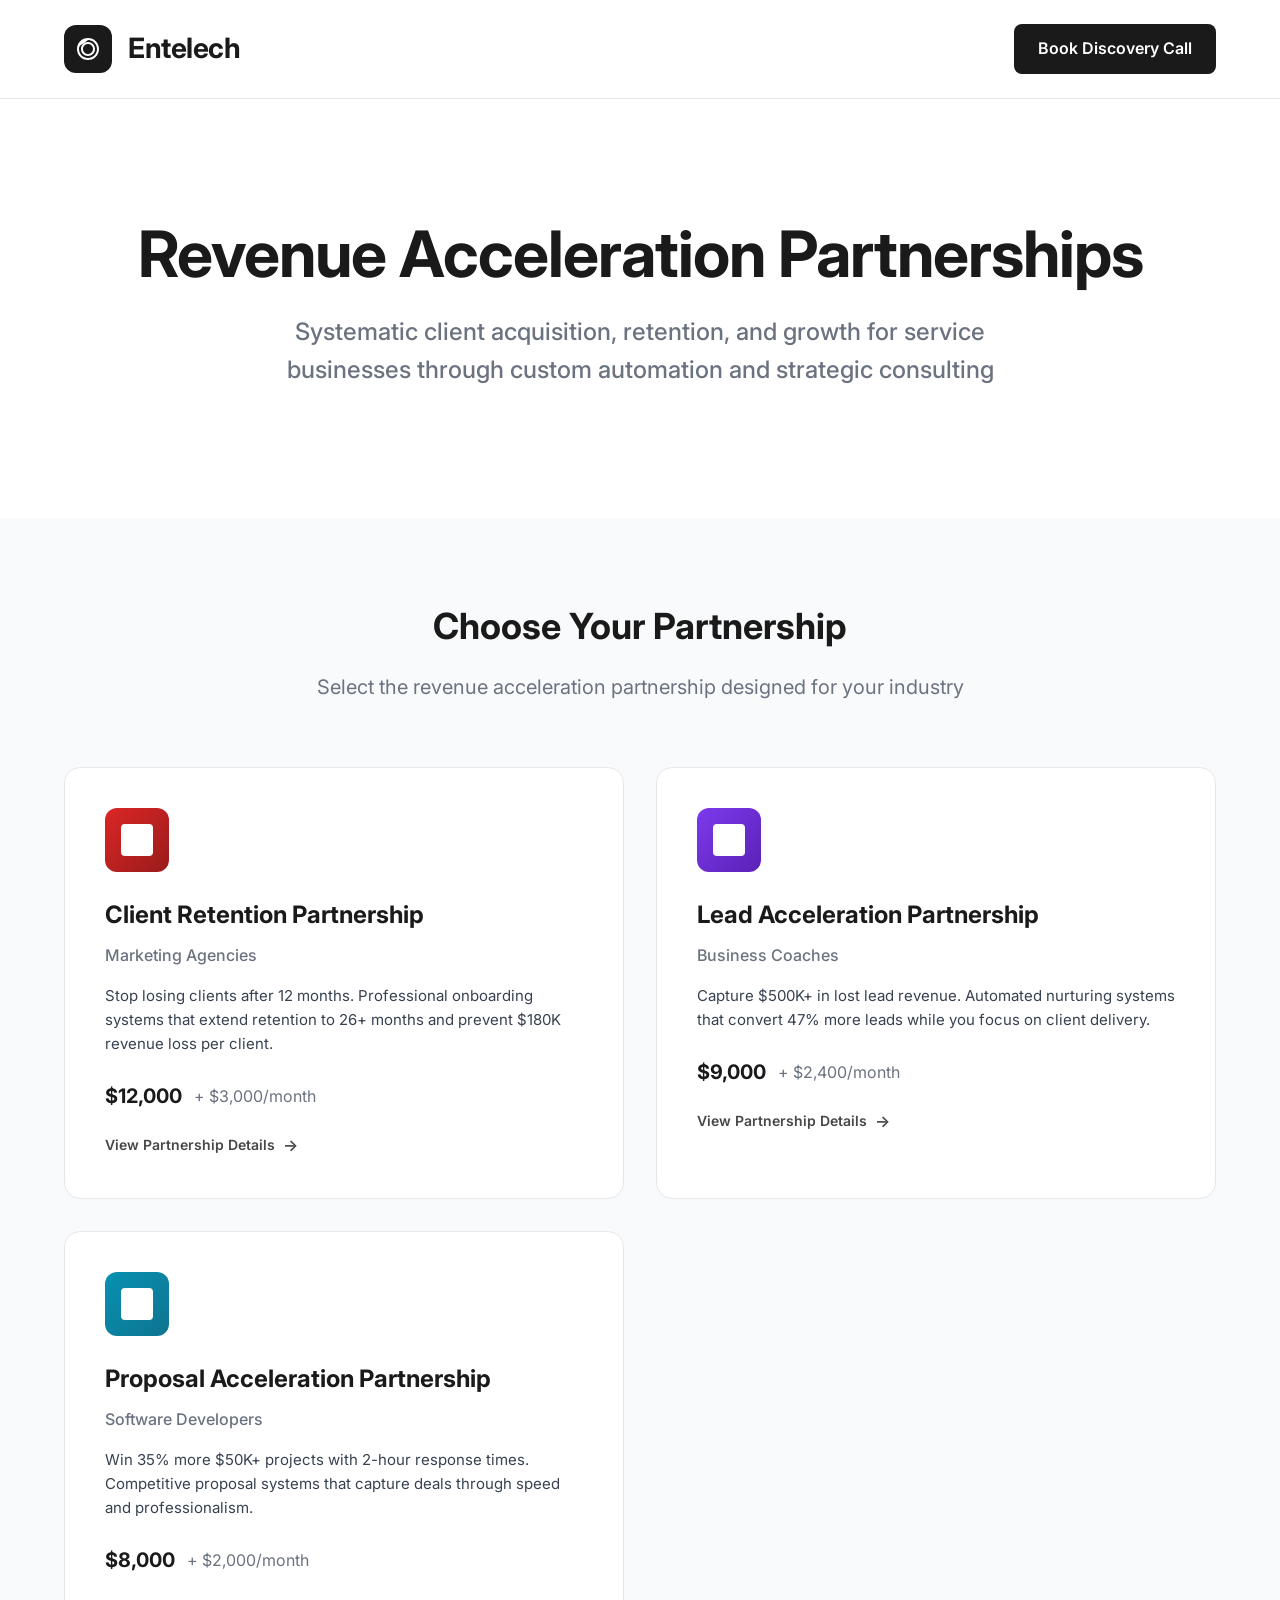
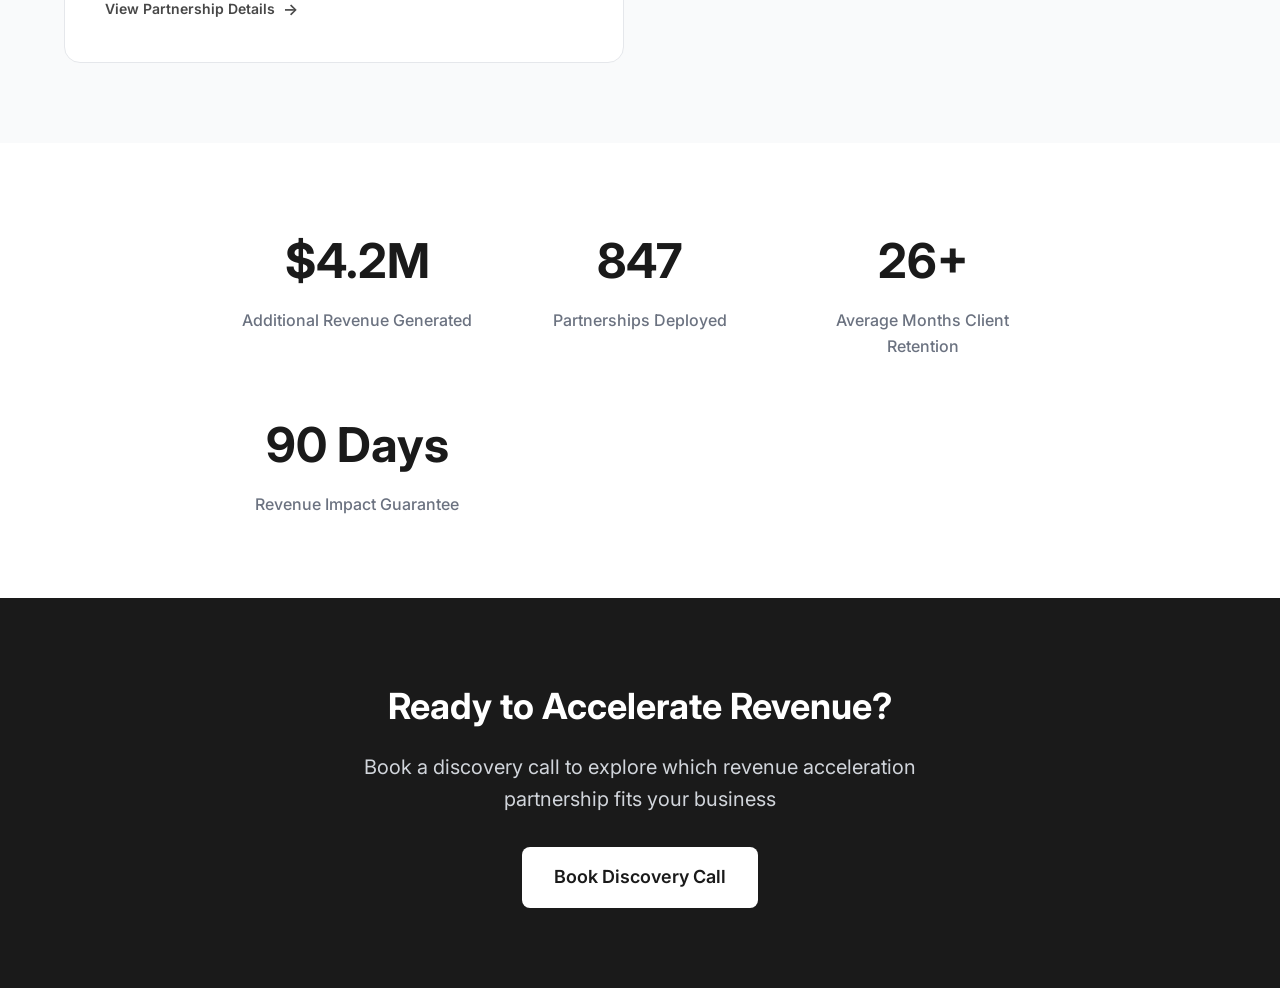
==== index.html @ 549052f5 "Premium main site: Revenue Acceleration Partnerships hub Replace amateur intro screen with executive" ====
<!DOCTYPE html>
<html lang="en">
<head>
  <meta charset="UTF-8" />
  <meta name="viewport" content="width=device-width, initial-scale=1.0" />
  <title>Entelech - Revenue Acceleration Partnerships</title>
  <meta name="description" content="Premium revenue acceleration partnerships for service businesses. Systematic client acquisition, retention, and growth through custom automation and strategic consulting." />
  <link rel="preconnect" href="https://fonts.googleapis.com">
  <link rel="preconnect" href="https://fonts.gstatic.com" crossorigin>
  <link href="https://fonts.googleapis.com/css2?family=Inter:wght@400;500;600;700&display=swap" rel="stylesheet">

  <style>
    * {
      margin: 0;
      padding: 0;
      box-sizing: border-box;
    }

    body {
      font-family: 'Inter', system-ui, -apple-system, sans-serif;
      background: #ffffff;
      color: #1a1a1a;
      line-height: 1.6;
      min-height: 100vh;
    }

    .container {
      max-width: 1200px;
      margin: 0 auto;
      padding: 0 24px;
    }

    /* Header */
    .header {
      background: #ffffff;
      border-bottom: 1px solid #e5e7eb;
      position: sticky;
      top: 0;
      z-index: 100;
    }

    .header-content {
      display: flex;
      justify-content: space-between;
      align-items: center;
      padding: 24px 0;
    }

    .logo {
      display: flex;
      align-items: center;
      gap: 16px;
      text-decoration: none;
      color: #1a1a1a;
    }

    .logo-icon {
      width: 48px;
      height: 48px;
      background: #1a1a1a;
      border-radius: 12px;
      display: flex;
      align-items: center;
      justify-content: center;
    }

    .logo-icon::after {
      content: '';
      width: 28px;
      height: 28px;
      background-image: url('[data-uri]');
      background-size: contain;
      background-repeat: no-repeat;
      background-position: center;
    }

    .logo-text {
      font-size: 28px;
      font-weight: 700;
      color: #1a1a1a;
      letter-spacing: -0.5px;
    }

    .nav-cta {
      background: #1a1a1a;
      color: #ffffff;
      padding: 12px 24px;
      border-radius: 8px;
      font-weight: 600;
      text-decoration: none;
      transition: all 0.2s ease;
    }

    .nav-cta:hover {
      background: #000000;
      transform: translateY(-1px);
    }

    /* Hero */
    .hero {
      padding: 120px 0 80px;
      text-align: center;
    }

    .hero-headline {
      font-size: 64px;
      font-weight: 700;
      line-height: 1.1;
      margin-bottom: 24px;
      color: #1a1a1a;
      letter-spacing: -1px;
    }

    .hero-subhead {
      font-size: 24px;
      color: #6b7280;
      margin-bottom: 48px;
      max-width: 800px;
      margin-left: auto;
      margin-right: auto;
      font-weight: 500;
    }

    /* Partnership Selection */
    .partnerships-section {
      padding: 80px 0;
      background: #f9fafb;
    }

    .section-title {
      font-size: 36px;
      font-weight: 700;
      color: #1a1a1a;
      margin-bottom: 16px;
      text-align: center;
    }

    .section-subtitle {
      font-size: 20px;
      color: #6b7280;
      margin-bottom: 64px;
      text-align: center;
      max-width: 700px;
      margin-left: auto;
      margin-right: auto;
    }

    .partnerships-grid {
      display: grid;
      grid-template-columns: repeat(auto-fit, minmax(380px, 1fr));
      gap: 32px;
      max-width: 1200px;
      margin: 0 auto;
    }

    .partnership-card {
      background: #ffffff;
      border: 1px solid #e5e7eb;
      border-radius: 16px;
      padding: 40px;
      text-decoration: none;
      color: inherit;
      transition: all 0.3s ease;
      position: relative;
      overflow: hidden;
    }

    .partnership-card::before {
      content: '';
      position: absolute;
      top: 0;
      left: -100%;
      width: 100%;
      height: 100%;
      background: linear-gradient(90deg, transparent, rgba(0, 0, 0, 0.05), transparent);
      transition: left 0.6s;
    }

    .partnership-card:hover::before {
      left: 100%;
    }

    .partnership-card:hover {
      transform: translateY(-4px);
      border-color: #d1d5db;
      box-shadow: 0 20px 40px rgba(0, 0, 0, 0.1);
    }

    .card-icon {
      width: 64px;
      height: 64px;
      background: #1a1a1a;
      border-radius: 12px;
      margin-bottom: 24px;
      display: flex;
      align-items: center;
      justify-content: center;
    }

    .agencies .card-icon {
      background: linear-gradient(135deg, #dc2626, #991b1b);
    }

    .coaches .card-icon {
      background: linear-gradient(135deg, #7c3aed, #5b21b6);
    }

    .developers .card-icon {
      background: linear-gradient(135deg, #0891b2, #0e7490);
    }

    .card-icon::after {
      content: '';
      width: 32px;
      height: 32px;
      background: #ffffff;
      border-radius: 4px;
    }

    .card-title {
      font-size: 24px;
      font-weight: 700;
      color: #1a1a1a;
      margin-bottom: 8px;
    }

    .card-subtitle {
      font-size: 16px;
      font-weight: 500;
      color: #6b7280;
      margin-bottom: 16px;
    }

    .card-description {
      font-size: 15px;
      color: #374151;
      line-height: 1.6;
      margin-bottom: 24px;
    }

    .card-pricing {
      display: flex;
      align-items: center;
      gap: 12px;
      margin-bottom: 20px;
    }

    .setup-price {
      font-size: 20px;
      font-weight: 700;
      color: #1a1a1a;
    }

    .monthly-price {
      font-size: 16px;
      color: #6b7280;
    }

    .card-cta {
      display: inline-flex;
      align-items: center;
      gap: 8px;
      font-size: 14px;
      font-weight: 600;
      color: #1a1a1a;
      opacity: 0.8;
      transition: all 0.3s ease;
    }

    .partnership-card:hover .card-cta {
      opacity: 1;
      transform: translateX(4px);
    }

    .card-cta::after {
      content: '→';
      font-size: 16px;
      transition: transform 0.3s ease;
    }

    .partnership-card:hover .card-cta::after {
      transform: translateX(4px);
    }

    /* Stats Section */
    .stats-section {
      padding: 80px 0;
      background: #ffffff;
    }

    .stats-grid {
      display: grid;
      grid-template-columns: repeat(auto-fit, minmax(200px, 1fr));
      gap: 48px;
      text-align: center;
      max-width: 800px;
      margin: 0 auto;
    }

    .stat-number {
      font-size: 48px;
      font-weight: 700;
      color: #1a1a1a;
      margin-bottom: 8px;
    }

    .stat-label {
      font-size: 16px;
      color: #6b7280;
      font-weight: 500;
    }

    /* CTA Section */
    .cta-section {
      padding: 80px 0;
      background: #1a1a1a;
      color: #ffffff;
      text-align: center;
    }

    .cta-section h2 {
      font-size: 36px;
      font-weight: 700;
      margin-bottom: 16px;
    }

    .cta-section p {
      font-size: 20px;
      color: #d1d5db;
      margin-bottom: 32px;
      max-width: 600px;
      margin-left: auto;
      margin-right: auto;
    }

    .cta-button {
      background: #ffffff;
      color: #1a1a1a;
      padding: 16px 32px;
      border-radius: 8px;
      font-size: 18px;
      font-weight: 600;
      text-decoration: none;
      display: inline-block;
      transition: all 0.2s ease;
    }

    .cta-button:hover {
      background: #f3f4f6;
      transform: translateY(-2px);
    }

    /* Responsive */
    @media (max-width: 768px) {
      .hero-headline {
        font-size: 48px;
      }

      .partnerships-grid {
        grid-template-columns: 1fr;
        gap: 24px;
      }

      .partnership-card {
        padding: 32px 24px;
      }

      .container {
        padding: 0 16px;
      }
    }
  </style>
</head>

<body>
  <header class="header">
    <div class="container">
      <div class="header-content">
        <a href="/" class="logo">
          <div class="logo-icon"></div>
          <span class="logo-text">Entelech</span>
        </a>
        <a href="https://calendly.com/joinentelech/discovery" class="nav-cta">
          Book Discovery Call
        </a>
      </div>
    </div>
  </header>

  <main>
    <!-- Hero -->
    <section class="hero">
      <div class="container">
        <h1 class="hero-headline">
          Revenue Acceleration Partnerships
        </h1>
        <p class="hero-subhead">
          Systematic client acquisition, retention, and growth for service businesses through custom automation and strategic consulting
        </p>
      </div>
    </section>

    <!-- Partnership Selection -->
    <section class="partnerships-section">
      <div class="container">
        <h2 class="section-title">Choose Your Partnership</h2>
        <p class="section-subtitle">
          Select the revenue acceleration partnership designed for your industry
        </p>

        <div class="partnerships-grid">
          <a href="https://agencies.entelech.net" class="partnership-card agencies">
            <div class="card-icon"></div>
            <div class="card-title">Client Retention Partnership</div>
            <div class="card-subtitle">Marketing Agencies</div>
            <div class="card-description">
              Stop losing clients after 12 months. Professional onboarding systems that extend retention to 26+ months and prevent $180K revenue loss per client.
            </div>
            <div class="card-pricing">
              <span class="setup-price">$12,000</span>
              <span class="monthly-price">+ $3,000/month</span>
            </div>
            <div class="card-cta">View Partnership Details</div>
          </a>

          <a href="https://coaches.entelech.net" class="partnership-card coaches">
            <div class="card-icon"></div>
            <div class="card-title">Lead Acceleration Partnership</div>
            <div class="card-subtitle">Business Coaches</div>
            <div class="card-description">
              Capture $500K+ in lost lead revenue. Automated nurturing systems that convert 47% more leads while you focus on client delivery.
            </div>
            <div class="card-pricing">
              <span class="setup-price">$9,000</span>
              <span class="monthly-price">+ $2,400/month</span>
            </div>
            <div class="card-cta">View Partnership Details</div>
          </a>

          <a href="https://developers.entelech.net" class="partnership-card developers">
            <div class="card-icon"></div>
            <div class="card-title">Proposal Acceleration Partnership</div>
            <div class="card-subtitle">Software Developers</div>
            <div class="card-description">
              Win 35% more $50K+ projects with 2-hour response times. Competitive proposal systems that capture deals through speed and professionalism.
            </div>
            <div class="card-pricing">
              <span class="setup-price">$8,000</span>
              <span class="monthly-price">+ $2,000/month</span>
            </div>
            <div class="card-cta">View Partnership Details</div>
          </a>
        </div>
      </div>
    </section>

    <!-- Stats -->
    <section class="stats-section">
      <div class="container">
        <div class="stats-grid">
          <div>
            <div class="stat-number">$4.2M</div>
            <div class="stat-label">Additional Revenue Generated</div>
          </div>
          <div>
            <div class="stat-number">847</div>
            <div class="stat-label">Partnerships Deployed</div>
          </div>
          <div>
            <div class="stat-number">26+</div>
            <div class="stat-label">Average Months Client Retention</div>
          </div>
          <div>
            <div class="stat-number">90 Days</div>
            <div class="stat-label">Revenue Impact Guarantee</div>
          </div>
        </div>
      </div>
    </section>

    <!-- CTA -->
    <section class="cta-section">
      <div class="container">
        <h2>Ready to Accelerate Revenue?</h2>
        <p>
          Book a discovery call to explore which revenue acceleration partnership fits your business
        </p>
        <a href="https://calendly.com/joinentelech/discovery" class="cta-button">
          Book Discovery Call
        </a>
      </div>
    </section>
  </main>
</body>
</html>
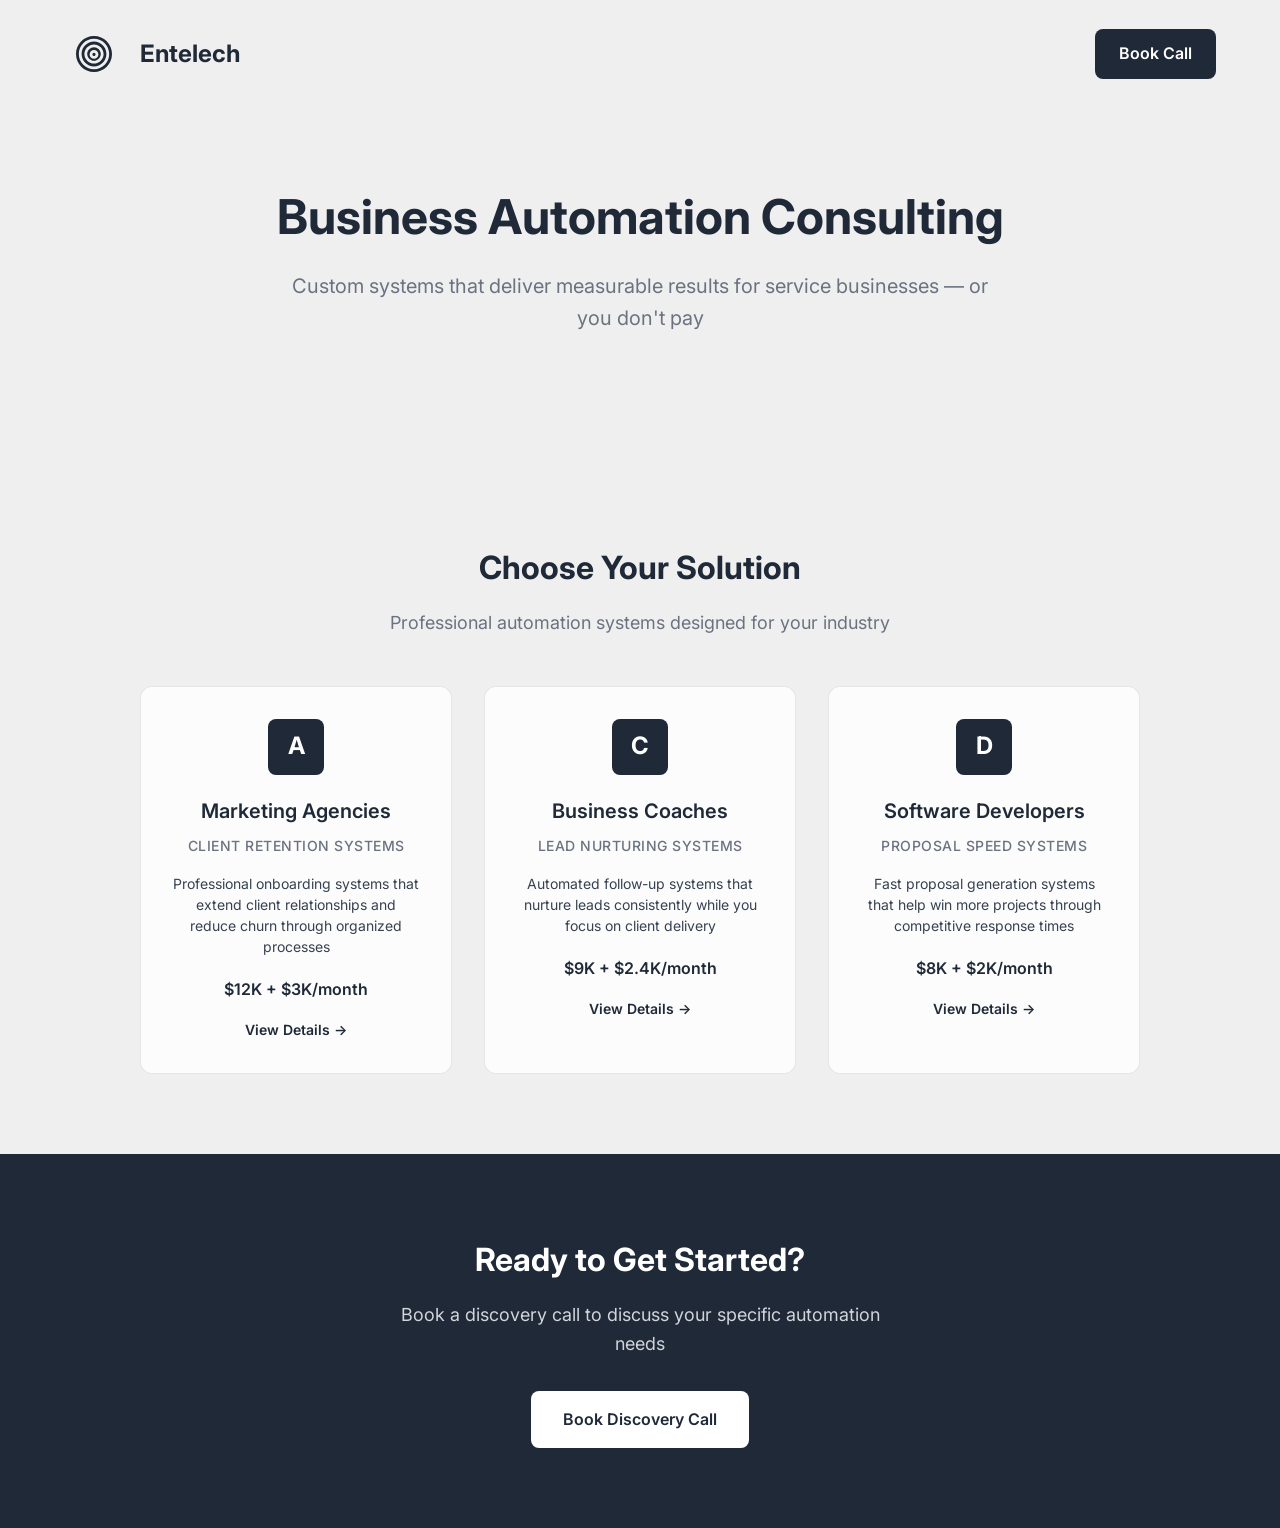
==== commit 64da7bd6: "Fix major issues with main site - Fixed logo: Proper spiral SVG implementation matching original des" ====
--- a/index.html
+++ b/index.html
@@ -3,8 +3,8 @@
 <head>
   <meta charset="UTF-8" />
   <meta name="viewport" content="width=device-width, initial-scale=1.0" />
-  <title>Entelech - Revenue Acceleration Partnerships</title>
-  <meta name="description" content="Premium revenue acceleration partnerships for service businesses. Systematic client acquisition, retention, and growth through custom automation and strategic consulting." />
+  <title>Entelech - Business Automation Consulting</title>
+  <meta name="description" content="Custom business automation systems for marketing agencies, business coaches, and software developers. Strategic consulting with measurable results." />
   <link rel="preconnect" href="https://fonts.googleapis.com">
   <link rel="preconnect" href="https://fonts.gstatic.com" crossorigin>
   <link href="https://fonts.googleapis.com/css2?family=Inter:wght@400;500;600;700&display=swap" rel="stylesheet">
@@ -18,8 +18,8 @@
 
     body {
       font-family: 'Inter', system-ui, -apple-system, sans-serif;
-      background: #ffffff;
-      color: #1a1a1a;
+      background: #efefef;
+      color: #1f2937;
       line-height: 1.6;
       min-height: 100vh;
     }
@@ -32,18 +32,14 @@
 
     /* Header */
     .header {
-      background: #ffffff;
-      border-bottom: 1px solid #e5e7eb;
-      position: sticky;
-      top: 0;
-      z-index: 100;
+      background: #efefef;
+      padding: 24px 0;
     }
 
     .header-content {
       display: flex;
       justify-content: space-between;
       align-items: center;
-      padding: 24px 0;
     }
 
     .logo {
@@ -51,38 +47,33 @@
       align-items: center;
       gap: 16px;
       text-decoration: none;
-      color: #1a1a1a;
+      color: #1f2937;
     }
 
     .logo-icon {
-      width: 48px;
-      height: 48px;
-      background: #1a1a1a;
+      width: 60px;
+      height: 60px;
+      background: #efefef;
       border-radius: 12px;
       display: flex;
       align-items: center;
       justify-content: center;
-    }
-
-    .logo-icon::after {
-      content: '';
-      width: 28px;
-      height: 28px;
-      background-image: url('[data-uri]');
-      background-size: contain;
-      background-repeat: no-repeat;
-      background-position: center;
+      position: relative;
+    }
+
+    .logo-icon svg {
+      width: 40px;
+      height: 40px;
     }
 
     .logo-text {
-      font-size: 28px;
-      font-weight: 700;
-      color: #1a1a1a;
-      letter-spacing: -0.5px;
+      font-size: 24px;
+      font-weight: 700;
+      color: #1f2937;
     }
 
     .nav-cta {
-      background: #1a1a1a;
+      background: #1f2937;
       color: #ffffff;
       padding: 12px 24px;
       border-radius: 8px;
@@ -92,253 +83,185 @@
     }
 
     .nav-cta:hover {
-      background: #000000;
+      background: #111827;
       transform: translateY(-1px);
     }
 
     /* Hero */
     .hero {
-      padding: 120px 0 80px;
+      padding: 80px 0;
       text-align: center;
     }
 
     .hero-headline {
-      font-size: 64px;
-      font-weight: 700;
-      line-height: 1.1;
+      font-size: 48px;
+      font-weight: 700;
+      line-height: 1.2;
       margin-bottom: 24px;
-      color: #1a1a1a;
-      letter-spacing: -1px;
+      color: #1f2937;
     }
 
     .hero-subhead {
-      font-size: 24px;
+      font-size: 20px;
       color: #6b7280;
       margin-bottom: 48px;
-      max-width: 800px;
-      margin-left: auto;
-      margin-right: auto;
-      font-weight: 500;
-    }
-
-    /* Partnership Selection */
-    .partnerships-section {
-      padding: 80px 0;
-      background: #f9fafb;
-    }
-
-    .section-title {
-      font-size: 36px;
-      font-weight: 700;
-      color: #1a1a1a;
-      margin-bottom: 16px;
-      text-align: center;
-    }
-
-    .section-subtitle {
-      font-size: 20px;
-      color: #6b7280;
-      margin-bottom: 64px;
-      text-align: center;
       max-width: 700px;
       margin-left: auto;
       margin-right: auto;
     }
 
-    .partnerships-grid {
+    /* Services */
+    .services-section {
+      padding: 80px 0;
+    }
+
+    .section-title {
+      font-size: 32px;
+      font-weight: 700;
+      color: #1f2937;
+      margin-bottom: 16px;
+      text-align: center;
+    }
+
+    .section-subtitle {
+      font-size: 18px;
+      color: #6b7280;
+      margin-bottom: 48px;
+      text-align: center;
+      max-width: 600px;
+      margin-left: auto;
+      margin-right: auto;
+    }
+
+    .services-grid {
       display: grid;
-      grid-template-columns: repeat(auto-fit, minmax(380px, 1fr));
+      grid-template-columns: repeat(3, 1fr);
       gap: 32px;
-      max-width: 1200px;
+      max-width: 1000px;
       margin: 0 auto;
     }
 
-    .partnership-card {
-      background: #ffffff;
-      border: 1px solid #e5e7eb;
-      border-radius: 16px;
-      padding: 40px;
+    .service-card {
+      background: rgba(255, 255, 255, 0.8);
+      border: 1px solid rgba(31, 41, 55, 0.1);
+      border-radius: 12px;
+      padding: 32px;
       text-decoration: none;
       color: inherit;
       transition: all 0.3s ease;
-      position: relative;
-      overflow: hidden;
-    }
-
-    .partnership-card::before {
-      content: '';
-      position: absolute;
-      top: 0;
-      left: -100%;
-      width: 100%;
-      height: 100%;
-      background: linear-gradient(90deg, transparent, rgba(0, 0, 0, 0.05), transparent);
-      transition: left 0.6s;
-    }
-
-    .partnership-card:hover::before {
-      left: 100%;
-    }
-
-    .partnership-card:hover {
+      text-align: center;
+    }
+
+    .service-card:hover {
       transform: translateY(-4px);
-      border-color: #d1d5db;
-      box-shadow: 0 20px 40px rgba(0, 0, 0, 0.1);
+      border-color: rgba(31, 41, 55, 0.2);
+      background: rgba(255, 255, 255, 0.95);
+      box-shadow: 0 12px 32px rgba(31, 41, 55, 0.1);
     }
 
     .card-icon {
-      width: 64px;
-      height: 64px;
-      background: #1a1a1a;
-      border-radius: 12px;
-      margin-bottom: 24px;
+      width: 56px;
+      height: 56px;
+      margin: 0 auto 20px;
+      border-radius: 8px;
       display: flex;
       align-items: center;
       justify-content: center;
+      font-size: 24px;
+      font-weight: 700;
+      color: #ffffff;
     }
 
     .agencies .card-icon {
-      background: linear-gradient(135deg, #dc2626, #991b1b);
+      background: #1f2937;
     }
 
     .coaches .card-icon {
-      background: linear-gradient(135deg, #7c3aed, #5b21b6);
+      background: #1f2937;
     }
 
     .developers .card-icon {
-      background: linear-gradient(135deg, #0891b2, #0e7490);
-    }
-
-    .card-icon::after {
-      content: '';
-      width: 32px;
-      height: 32px;
-      background: #ffffff;
-      border-radius: 4px;
+      background: #1f2937;
     }
 
     .card-title {
-      font-size: 24px;
-      font-weight: 700;
-      color: #1a1a1a;
+      font-size: 20px;
+      font-weight: 600;
       margin-bottom: 8px;
+      color: #1f2937;
     }
 
     .card-subtitle {
-      font-size: 16px;
+      font-size: 14px;
       font-weight: 500;
       color: #6b7280;
       margin-bottom: 16px;
+      text-transform: uppercase;
+      letter-spacing: 0.5px;
     }
 
     .card-description {
-      font-size: 15px;
+      font-size: 14px;
       color: #374151;
-      line-height: 1.6;
-      margin-bottom: 24px;
+      line-height: 1.5;
+      margin-bottom: 20px;
     }
 
     .card-pricing {
-      display: flex;
-      align-items: center;
-      gap: 12px;
-      margin-bottom: 20px;
-    }
-
-    .setup-price {
-      font-size: 20px;
-      font-weight: 700;
-      color: #1a1a1a;
-    }
-
-    .monthly-price {
       font-size: 16px;
-      color: #6b7280;
+      font-weight: 600;
+      color: #1f2937;
+      margin-bottom: 16px;
     }
 
     .card-cta {
-      display: inline-flex;
-      align-items: center;
-      gap: 8px;
       font-size: 14px;
       font-weight: 600;
-      color: #1a1a1a;
-      opacity: 0.8;
-      transition: all 0.3s ease;
-    }
-
-    .partnership-card:hover .card-cta {
-      opacity: 1;
-      transform: translateX(4px);
+      color: #1f2937;
+      display: flex;
+      align-items: center;
+      justify-content: center;
+      gap: 4px;
     }
 
     .card-cta::after {
       content: '→';
-      font-size: 16px;
       transition: transform 0.3s ease;
     }
 
-    .partnership-card:hover .card-cta::after {
+    .service-card:hover .card-cta::after {
       transform: translateX(4px);
     }
 
-    /* Stats Section */
-    .stats-section {
-      padding: 80px 0;
-      background: #ffffff;
-    }
-
-    .stats-grid {
-      display: grid;
-      grid-template-columns: repeat(auto-fit, minmax(200px, 1fr));
-      gap: 48px;
-      text-align: center;
-      max-width: 800px;
-      margin: 0 auto;
-    }
-
-    .stat-number {
-      font-size: 48px;
-      font-weight: 700;
-      color: #1a1a1a;
-      margin-bottom: 8px;
-    }
-
-    .stat-label {
-      font-size: 16px;
-      color: #6b7280;
-      font-weight: 500;
-    }
-
-    /* CTA Section */
+    /* CTA */
     .cta-section {
       padding: 80px 0;
-      background: #1a1a1a;
+      background: #1f2937;
       color: #ffffff;
       text-align: center;
     }
 
     .cta-section h2 {
-      font-size: 36px;
+      font-size: 32px;
       font-weight: 700;
       margin-bottom: 16px;
     }
 
     .cta-section p {
-      font-size: 20px;
+      font-size: 18px;
       color: #d1d5db;
       margin-bottom: 32px;
-      max-width: 600px;
+      max-width: 500px;
       margin-left: auto;
       margin-right: auto;
     }
 
     .cta-button {
       background: #ffffff;
-      color: #1a1a1a;
+      color: #1f2937;
       padding: 16px 32px;
       border-radius: 8px;
-      font-size: 18px;
+      font-size: 16px;
       font-weight: 600;
       text-decoration: none;
       display: inline-block;
@@ -353,16 +276,12 @@
     /* Responsive */
     @media (max-width: 768px) {
       .hero-headline {
-        font-size: 48px;
+        font-size: 36px;
       }
 
-      .partnerships-grid {
+      .services-grid {
         grid-template-columns: 1fr;
         gap: 24px;
-      }
-
-      .partnership-card {
-        padding: 32px 24px;
       }
 
       .container {
@@ -377,11 +296,15 @@
     <div class="container">
       <div class="header-content">
         <a href="/" class="logo">
-          <div class="logo-icon"></div>
+          <div class="logo-icon">
+            <svg viewBox="0 0 100 100" fill="none" xmlns="http://www.w3.org/2000/svg">
+              <path d="M50 5c-25 0-45 20-45 45s20 45 45 45 45-20 45-45S75 5 50 5zm0 7c21 0 38 17 38 38s-17 38-38 38-38-17-38-38S29 12 50 12zm0 7c-17 0-31 14-31 31s14 31 31 31 31-14 31-31S67 19 50 19zm0 7c13 0 24 11 24 24s-11 24-24 24-24-11-24-24S37 26 50 26zm0 7c-9 0-17 8-17 17s8 17 17 17 17-8 17-17S59 33 50 33zm0 7c6 0 11 5 11 11s-5 11-11 11-11-5-11-11S44 40 50 40zm0 7c-2 0-4 2-4 4s2 4 4 4 4-2 4-4S52 47 50 47z" fill="#1f2937"/>
+            </svg>
+          </div>
           <span class="logo-text">Entelech</span>
         </a>
         <a href="https://calendly.com/joinentelech/discovery" class="nav-cta">
-          Book Discovery Call
+          Book Call
         </a>
       </div>
     </div>
@@ -392,98 +315,65 @@
     <section class="hero">
       <div class="container">
         <h1 class="hero-headline">
-          Revenue Acceleration Partnerships
+          Business Automation Consulting
         </h1>
         <p class="hero-subhead">
-          Systematic client acquisition, retention, and growth for service businesses through custom automation and strategic consulting
+          Custom systems that deliver measurable results for service businesses — or you don't pay
         </p>
       </div>
     </section>
 
-    <!-- Partnership Selection -->
-    <section class="partnerships-section">
+    <!-- Services -->
+    <section class="services-section">
       <div class="container">
-        <h2 class="section-title">Choose Your Partnership</h2>
+        <h2 class="section-title">Choose Your Solution</h2>
         <p class="section-subtitle">
-          Select the revenue acceleration partnership designed for your industry
+          Professional automation systems designed for your industry
         </p>
 
-        <div class="partnerships-grid">
-          <a href="https://agencies.entelech.net" class="partnership-card agencies">
-            <div class="card-icon"></div>
-            <div class="card-title">Client Retention Partnership</div>
-            <div class="card-subtitle">Marketing Agencies</div>
+        <div class="services-grid">
+          <a href="https://sperry-entelech.github.io/entelech-agencies/" class="service-card agencies">
+            <div class="card-icon">A</div>
+            <div class="card-title">Marketing Agencies</div>
+            <div class="card-subtitle">Client Retention Systems</div>
             <div class="card-description">
-              Stop losing clients after 12 months. Professional onboarding systems that extend retention to 26+ months and prevent $180K revenue loss per client.
+              Professional onboarding systems that extend client relationships and reduce churn through organized processes
             </div>
-            <div class="card-pricing">
-              <span class="setup-price">$12,000</span>
-              <span class="monthly-price">+ $3,000/month</span>
+            <div class="card-pricing">$12K + $3K/month</div>
+            <div class="card-cta">View Details</div>
+          </a>
+
+          <a href="https://sperry-entelech.github.io/entelech-coaches/" class="service-card coaches">
+            <div class="card-icon">C</div>
+            <div class="card-title">Business Coaches</div>
+            <div class="card-subtitle">Lead Nurturing Systems</div>
+            <div class="card-description">
+              Automated follow-up systems that nurture leads consistently while you focus on client delivery
             </div>
-            <div class="card-cta">View Partnership Details</div>
+            <div class="card-pricing">$9K + $2.4K/month</div>
+            <div class="card-cta">View Details</div>
           </a>
 
-          <a href="https://coaches.entelech.net" class="partnership-card coaches">
-            <div class="card-icon"></div>
-            <div class="card-title">Lead Acceleration Partnership</div>
-            <div class="card-subtitle">Business Coaches</div>
+          <a href="https://sperry-entelech.github.io/entelech-developers/" class="service-card developers">
+            <div class="card-icon">D</div>
+            <div class="card-title">Software Developers</div>
+            <div class="card-subtitle">Proposal Speed Systems</div>
             <div class="card-description">
-              Capture $500K+ in lost lead revenue. Automated nurturing systems that convert 47% more leads while you focus on client delivery.
+              Fast proposal generation systems that help win more projects through competitive response times
             </div>
-            <div class="card-pricing">
-              <span class="setup-price">$9,000</span>
-              <span class="monthly-price">+ $2,400/month</span>
-            </div>
-            <div class="card-cta">View Partnership Details</div>
-          </a>
-
-          <a href="https://developers.entelech.net" class="partnership-card developers">
-            <div class="card-icon"></div>
-            <div class="card-title">Proposal Acceleration Partnership</div>
-            <div class="card-subtitle">Software Developers</div>
-            <div class="card-description">
-              Win 35% more $50K+ projects with 2-hour response times. Competitive proposal systems that capture deals through speed and professionalism.
-            </div>
-            <div class="card-pricing">
-              <span class="setup-price">$8,000</span>
-              <span class="monthly-price">+ $2,000/month</span>
-            </div>
-            <div class="card-cta">View Partnership Details</div>
+            <div class="card-pricing">$8K + $2K/month</div>
+            <div class="card-cta">View Details</div>
           </a>
         </div>
       </div>
     </section>
 
-    <!-- Stats -->
-    <section class="stats-section">
-      <div class="container">
-        <div class="stats-grid">
-          <div>
-            <div class="stat-number">$4.2M</div>
-            <div class="stat-label">Additional Revenue Generated</div>
-          </div>
-          <div>
-            <div class="stat-number">847</div>
-            <div class="stat-label">Partnerships Deployed</div>
-          </div>
-          <div>
-            <div class="stat-number">26+</div>
-            <div class="stat-label">Average Months Client Retention</div>
-          </div>
-          <div>
-            <div class="stat-number">90 Days</div>
-            <div class="stat-label">Revenue Impact Guarantee</div>
-          </div>
-        </div>
-      </div>
-    </section>
-
     <!-- CTA -->
     <section class="cta-section">
       <div class="container">
-        <h2>Ready to Accelerate Revenue?</h2>
+        <h2>Ready to Get Started?</h2>
         <p>
-          Book a discovery call to explore which revenue acceleration partnership fits your business
+          Book a discovery call to discuss your specific automation needs
         </p>
         <a href="https://calendly.com/joinentelech/discovery" class="cta-button">
           Book Discovery Call
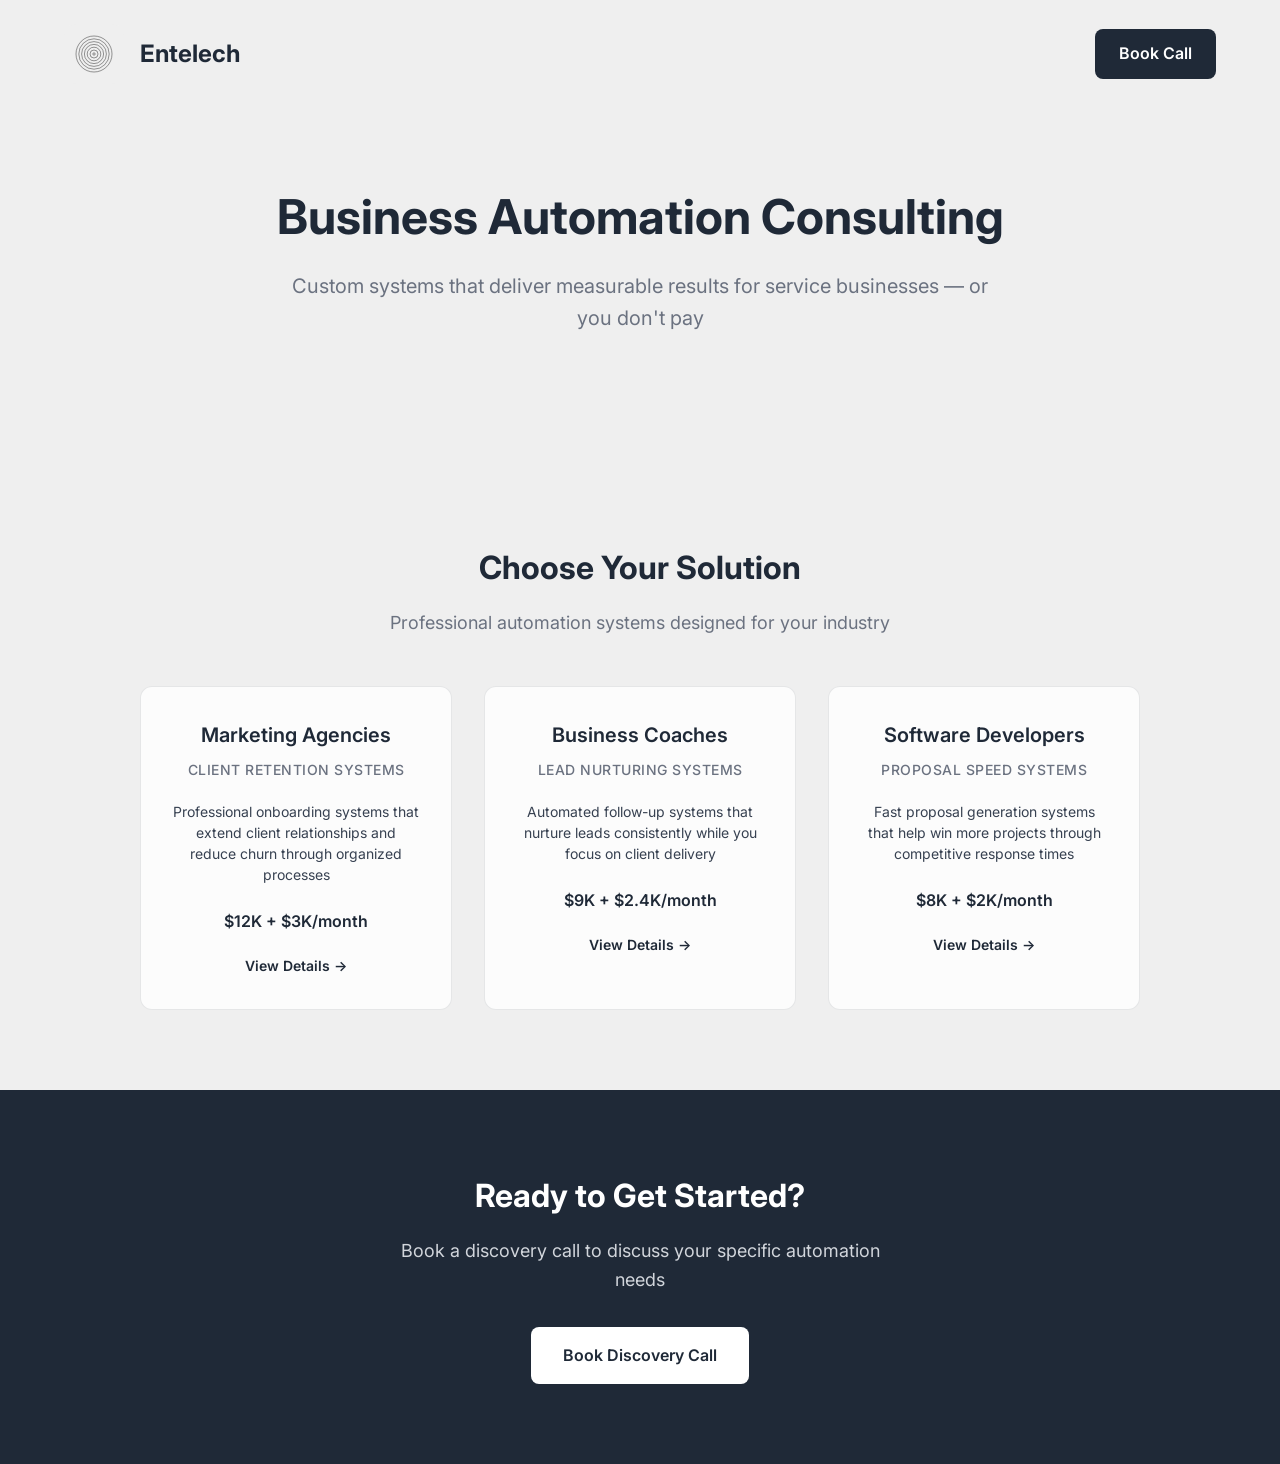
==== commit b1064127: "Remove amateur A/C/D letters and fix logo - Removed stupid A/C/D letter icons from service cards - F" ====
--- a/index.html
+++ b/index.html
@@ -61,9 +61,14 @@
       position: relative;
     }
 
-    .logo-icon svg {
+    .logo-icon::after {
+      content: '';
       width: 40px;
       height: 40px;
+      background-image: url('data:image/svg+xml;charset=utf-8,<svg xmlns="http://www.w3.org/2000/svg" viewBox="0 0 100 100"><g stroke="%23000" stroke-width="1" fill="none"><ellipse cx="50" cy="50" rx="45" ry="45"/><ellipse cx="50" cy="50" rx="38" ry="38"/><ellipse cx="50" cy="50" rx="31" ry="31"/><ellipse cx="50" cy="50" rx="24" ry="24"/><ellipse cx="50" cy="50" rx="17" ry="17"/><ellipse cx="50" cy="50" rx="10" ry="10"/><ellipse cx="50" cy="50" rx="3" ry="3"/></g></svg>');
+      background-size: contain;
+      background-repeat: no-repeat;
+      background-position: center;
     }
 
     .logo-text {
@@ -159,31 +164,6 @@
       box-shadow: 0 12px 32px rgba(31, 41, 55, 0.1);
     }
 
-    .card-icon {
-      width: 56px;
-      height: 56px;
-      margin: 0 auto 20px;
-      border-radius: 8px;
-      display: flex;
-      align-items: center;
-      justify-content: center;
-      font-size: 24px;
-      font-weight: 700;
-      color: #ffffff;
-    }
-
-    .agencies .card-icon {
-      background: #1f2937;
-    }
-
-    .coaches .card-icon {
-      background: #1f2937;
-    }
-
-    .developers .card-icon {
-      background: #1f2937;
-    }
-
     .card-title {
       font-size: 20px;
       font-weight: 600;
@@ -195,7 +175,7 @@
       font-size: 14px;
       font-weight: 500;
       color: #6b7280;
-      margin-bottom: 16px;
+      margin-bottom: 20px;
       text-transform: uppercase;
       letter-spacing: 0.5px;
     }
@@ -204,14 +184,14 @@
       font-size: 14px;
       color: #374151;
       line-height: 1.5;
-      margin-bottom: 20px;
+      margin-bottom: 24px;
     }
 
     .card-pricing {
       font-size: 16px;
       font-weight: 600;
       color: #1f2937;
-      margin-bottom: 16px;
+      margin-bottom: 20px;
     }
 
     .card-cta {
@@ -296,11 +276,7 @@
     <div class="container">
       <div class="header-content">
         <a href="/" class="logo">
-          <div class="logo-icon">
-            <svg viewBox="0 0 100 100" fill="none" xmlns="http://www.w3.org/2000/svg">
-              <path d="M50 5c-25 0-45 20-45 45s20 45 45 45 45-20 45-45S75 5 50 5zm0 7c21 0 38 17 38 38s-17 38-38 38-38-17-38-38S29 12 50 12zm0 7c-17 0-31 14-31 31s14 31 31 31 31-14 31-31S67 19 50 19zm0 7c13 0 24 11 24 24s-11 24-24 24-24-11-24-24S37 26 50 26zm0 7c-9 0-17 8-17 17s8 17 17 17 17-8 17-17S59 33 50 33zm0 7c6 0 11 5 11 11s-5 11-11 11-11-5-11-11S44 40 50 40zm0 7c-2 0-4 2-4 4s2 4 4 4 4-2 4-4S52 47 50 47z" fill="#1f2937"/>
-            </svg>
-          </div>
+          <div class="logo-icon"></div>
           <span class="logo-text">Entelech</span>
         </a>
         <a href="https://calendly.com/joinentelech/discovery" class="nav-cta">
@@ -333,7 +309,6 @@
 
         <div class="services-grid">
           <a href="https://sperry-entelech.github.io/entelech-agencies/" class="service-card agencies">
-            <div class="card-icon">A</div>
             <div class="card-title">Marketing Agencies</div>
             <div class="card-subtitle">Client Retention Systems</div>
             <div class="card-description">
@@ -344,7 +319,6 @@
           </a>
 
           <a href="https://sperry-entelech.github.io/entelech-coaches/" class="service-card coaches">
-            <div class="card-icon">C</div>
             <div class="card-title">Business Coaches</div>
             <div class="card-subtitle">Lead Nurturing Systems</div>
             <div class="card-description">
@@ -355,7 +329,6 @@
           </a>
 
           <a href="https://sperry-entelech.github.io/entelech-developers/" class="service-card developers">
-            <div class="card-icon">D</div>
             <div class="card-title">Software Developers</div>
             <div class="card-subtitle">Proposal Speed Systems</div>
             <div class="card-description">
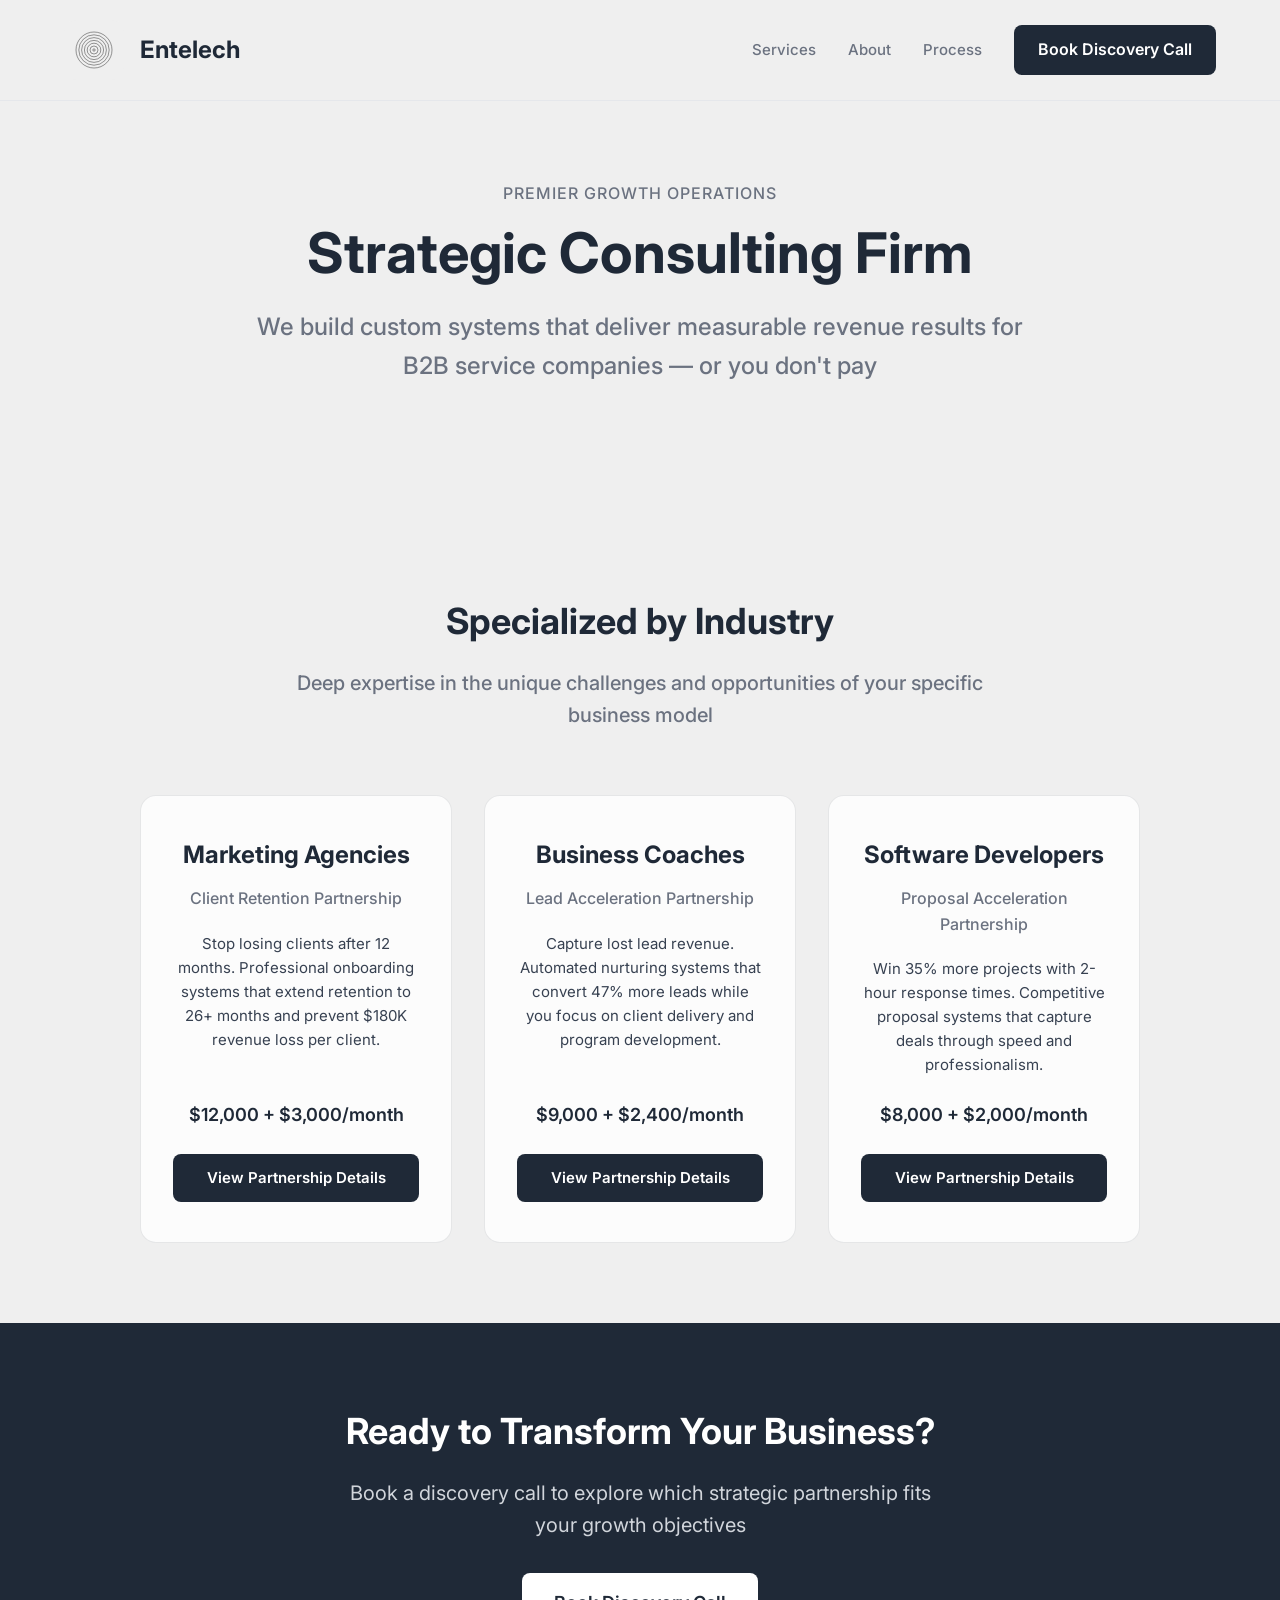
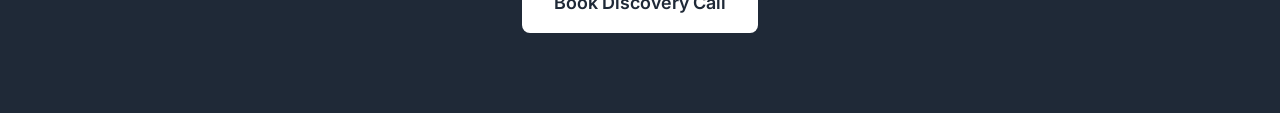
==== commit d3ea5f0b: "Restore professional executive-grade site structure - Fixed misaligned View Details buttons with fle" ====
--- a/index.html
+++ b/index.html
@@ -3,8 +3,8 @@
 <head>
   <meta charset="UTF-8" />
   <meta name="viewport" content="width=device-width, initial-scale=1.0" />
-  <title>Entelech - Business Automation Consulting</title>
-  <meta name="description" content="Custom business automation systems for marketing agencies, business coaches, and software developers. Strategic consulting with measurable results." />
+  <title>Entelech - Growth Operations Consulting for B2B Organizations</title>
+  <meta name="description" content="Strategic growth operations consulting that delivers measurable revenue results for B2B service companies. Custom automation systems for agencies, coaches, and developers." />
   <link rel="preconnect" href="https://fonts.googleapis.com">
   <link rel="preconnect" href="https://fonts.gstatic.com" crossorigin>
   <link href="https://fonts.googleapis.com/css2?family=Inter:wght@400;500;600;700&display=swap" rel="stylesheet">
@@ -33,13 +33,17 @@
     /* Header */
     .header {
       background: #efefef;
-      padding: 24px 0;
+      border-bottom: 1px solid #e5e7eb;
+      position: sticky;
+      top: 0;
+      z-index: 100;
     }
 
     .header-content {
       display: flex;
       justify-content: space-between;
       align-items: center;
+      padding: 20px 0;
     }
 
     .logo {
@@ -77,6 +81,26 @@
       color: #1f2937;
     }
 
+    .nav-menu {
+      display: flex;
+      align-items: center;
+      gap: 32px;
+    }
+
+    .nav-link {
+      color: #6b7280;
+      text-decoration: none;
+      font-weight: 500;
+      font-size: 15px;
+      transition: all 0.3s ease;
+      padding: 8px 0;
+      position: relative;
+    }
+
+    .nav-link:hover {
+      color: #1f2937;
+    }
+
     .nav-cta {
       background: #1f2937;
       color: #ffffff;
@@ -98,44 +122,55 @@
       text-align: center;
     }
 
+    .premier-text {
+      font-size: 16px;
+      font-weight: 500;
+      color: #6b7280;
+      margin-bottom: 16px;
+      letter-spacing: 1px;
+      text-transform: uppercase;
+    }
+
     .hero-headline {
-      font-size: 48px;
+      font-size: 56px;
       font-weight: 700;
-      line-height: 1.2;
+      line-height: 1.1;
       margin-bottom: 24px;
       color: #1f2937;
     }
 
     .hero-subhead {
+      font-size: 24px;
+      color: #6b7280;
+      margin-bottom: 48px;
+      max-width: 800px;
+      margin-left: auto;
+      margin-right: auto;
+      font-weight: 500;
+    }
+
+    /* Services */
+    .services-section {
+      padding: 80px 0;
+    }
+
+    .section-title {
+      font-size: 36px;
+      font-weight: 700;
+      color: #1f2937;
+      margin-bottom: 16px;
+      text-align: center;
+    }
+
+    .section-subtitle {
       font-size: 20px;
       color: #6b7280;
-      margin-bottom: 48px;
+      margin-bottom: 64px;
+      text-align: center;
       max-width: 700px;
       margin-left: auto;
       margin-right: auto;
-    }
-
-    /* Services */
-    .services-section {
-      padding: 80px 0;
-    }
-
-    .section-title {
-      font-size: 32px;
-      font-weight: 700;
-      color: #1f2937;
-      margin-bottom: 16px;
-      text-align: center;
-    }
-
-    .section-subtitle {
-      font-size: 18px;
-      color: #6b7280;
-      margin-bottom: 48px;
-      text-align: center;
-      max-width: 600px;
-      margin-left: auto;
-      margin-right: auto;
+      font-weight: 500;
     }
 
     .services-grid {
@@ -149,68 +184,75 @@
     .service-card {
       background: rgba(255, 255, 255, 0.8);
       border: 1px solid rgba(31, 41, 55, 0.1);
-      border-radius: 12px;
-      padding: 32px;
+      border-radius: 16px;
+      padding: 40px 32px;
       text-decoration: none;
       color: inherit;
       transition: all 0.3s ease;
       text-align: center;
+      display: flex;
+      flex-direction: column;
+      height: 100%;
     }
 
     .service-card:hover {
       transform: translateY(-4px);
       border-color: rgba(31, 41, 55, 0.2);
       background: rgba(255, 255, 255, 0.95);
-      box-shadow: 0 12px 32px rgba(31, 41, 55, 0.1);
+      box-shadow: 0 16px 40px rgba(31, 41, 55, 0.1);
+    }
+
+    .card-content {
+      flex: 1;
+      display: flex;
+      flex-direction: column;
     }
 
     .card-title {
-      font-size: 20px;
-      font-weight: 600;
-      margin-bottom: 8px;
+      font-size: 24px;
+      font-weight: 700;
+      margin-bottom: 12px;
       color: #1f2937;
     }
 
     .card-subtitle {
-      font-size: 14px;
+      font-size: 16px;
       font-weight: 500;
       color: #6b7280;
       margin-bottom: 20px;
-      text-transform: uppercase;
-      letter-spacing: 0.5px;
     }
 
     .card-description {
-      font-size: 14px;
+      font-size: 15px;
       color: #374151;
-      line-height: 1.5;
+      line-height: 1.6;
       margin-bottom: 24px;
+      flex: 1;
     }
 
     .card-pricing {
-      font-size: 16px;
+      font-size: 18px;
       font-weight: 600;
       color: #1f2937;
-      margin-bottom: 20px;
+      margin-bottom: 24px;
     }
 
     .card-cta {
-      font-size: 14px;
+      background: #1f2937;
+      color: #ffffff;
+      padding: 12px 24px;
+      border-radius: 8px;
+      font-size: 15px;
       font-weight: 600;
-      color: #1f2937;
-      display: flex;
-      align-items: center;
-      justify-content: center;
-      gap: 4px;
-    }
-
-    .card-cta::after {
-      content: '→';
-      transition: transform 0.3s ease;
-    }
-
-    .service-card:hover .card-cta::after {
-      transform: translateX(4px);
+      text-decoration: none;
+      display: inline-block;
+      transition: all 0.2s ease;
+      margin-top: auto;
+    }
+
+    .card-cta:hover {
+      background: #111827;
+      transform: translateY(-1px);
     }
 
     /* CTA */
@@ -222,16 +264,16 @@
     }
 
     .cta-section h2 {
-      font-size: 32px;
+      font-size: 36px;
       font-weight: 700;
       margin-bottom: 16px;
     }
 
     .cta-section p {
-      font-size: 18px;
+      font-size: 20px;
       color: #d1d5db;
       margin-bottom: 32px;
-      max-width: 500px;
+      max-width: 600px;
       margin-left: auto;
       margin-right: auto;
     }
@@ -241,7 +283,7 @@
       color: #1f2937;
       padding: 16px 32px;
       border-radius: 8px;
-      font-size: 16px;
+      font-size: 18px;
       font-weight: 600;
       text-decoration: none;
       display: inline-block;
@@ -256,7 +298,11 @@
     /* Responsive */
     @media (max-width: 768px) {
       .hero-headline {
-        font-size: 36px;
+        font-size: 42px;
+      }
+
+      .nav-menu {
+        display: none;
       }
 
       .services-grid {
@@ -279,9 +325,13 @@
           <div class="logo-icon"></div>
           <span class="logo-text">Entelech</span>
         </a>
-        <a href="https://calendly.com/joinentelech/discovery" class="nav-cta">
-          Book Call
-        </a>
+
+        <nav class="nav-menu">
+          <a href="#services" class="nav-link">Services</a>
+          <a href="#about" class="nav-link">About</a>
+          <a href="#process" class="nav-link">Process</a>
+          <a href="https://calendly.com/joinentelech/discovery" class="nav-cta">Book Discovery Call</a>
+        </nav>
       </div>
     </div>
   </header>
@@ -290,52 +340,59 @@
     <!-- Hero -->
     <section class="hero">
       <div class="container">
+        <div class="premier-text">Premier Growth Operations</div>
         <h1 class="hero-headline">
-          Business Automation Consulting
+          Strategic Consulting Firm
         </h1>
         <p class="hero-subhead">
-          Custom systems that deliver measurable results for service businesses — or you don't pay
+          We build custom systems that deliver measurable revenue results for B2B service companies — or you don't pay
         </p>
       </div>
     </section>
 
     <!-- Services -->
-    <section class="services-section">
+    <section class="services-section" id="services">
       <div class="container">
-        <h2 class="section-title">Choose Your Solution</h2>
+        <h2 class="section-title">Specialized by Industry</h2>
         <p class="section-subtitle">
-          Professional automation systems designed for your industry
+          Deep expertise in the unique challenges and opportunities of your specific business model
         </p>
 
         <div class="services-grid">
           <a href="https://sperry-entelech.github.io/entelech-agencies/" class="service-card agencies">
-            <div class="card-title">Marketing Agencies</div>
-            <div class="card-subtitle">Client Retention Systems</div>
-            <div class="card-description">
-              Professional onboarding systems that extend client relationships and reduce churn through organized processes
+            <div class="card-content">
+              <div class="card-title">Marketing Agencies</div>
+              <div class="card-subtitle">Client Retention Partnership</div>
+              <div class="card-description">
+                Stop losing clients after 12 months. Professional onboarding systems that extend retention to 26+ months and prevent $180K revenue loss per client.
+              </div>
+              <div class="card-pricing">$12,000 + $3,000/month</div>
             </div>
-            <div class="card-pricing">$12K + $3K/month</div>
-            <div class="card-cta">View Details</div>
+            <div class="card-cta">View Partnership Details</div>
           </a>
 
           <a href="https://sperry-entelech.github.io/entelech-coaches/" class="service-card coaches">
-            <div class="card-title">Business Coaches</div>
-            <div class="card-subtitle">Lead Nurturing Systems</div>
-            <div class="card-description">
-              Automated follow-up systems that nurture leads consistently while you focus on client delivery
+            <div class="card-content">
+              <div class="card-title">Business Coaches</div>
+              <div class="card-subtitle">Lead Acceleration Partnership</div>
+              <div class="card-description">
+                Capture lost lead revenue. Automated nurturing systems that convert 47% more leads while you focus on client delivery and program development.
+              </div>
+              <div class="card-pricing">$9,000 + $2,400/month</div>
             </div>
-            <div class="card-pricing">$9K + $2.4K/month</div>
-            <div class="card-cta">View Details</div>
+            <div class="card-cta">View Partnership Details</div>
           </a>
 
           <a href="https://sperry-entelech.github.io/entelech-developers/" class="service-card developers">
-            <div class="card-title">Software Developers</div>
-            <div class="card-subtitle">Proposal Speed Systems</div>
-            <div class="card-description">
-              Fast proposal generation systems that help win more projects through competitive response times
+            <div class="card-content">
+              <div class="card-title">Software Developers</div>
+              <div class="card-subtitle">Proposal Acceleration Partnership</div>
+              <div class="card-description">
+                Win 35% more projects with 2-hour response times. Competitive proposal systems that capture deals through speed and professionalism.
+              </div>
+              <div class="card-pricing">$8,000 + $2,000/month</div>
             </div>
-            <div class="card-pricing">$8K + $2K/month</div>
-            <div class="card-cta">View Details</div>
+            <div class="card-cta">View Partnership Details</div>
           </a>
         </div>
       </div>
@@ -344,9 +401,9 @@
     <!-- CTA -->
     <section class="cta-section">
       <div class="container">
-        <h2>Ready to Get Started?</h2>
+        <h2>Ready to Transform Your Business?</h2>
         <p>
-          Book a discovery call to discuss your specific automation needs
+          Book a discovery call to explore which strategic partnership fits your growth objectives
         </p>
         <a href="https://calendly.com/joinentelech/discovery" class="cta-button">
           Book Discovery Call
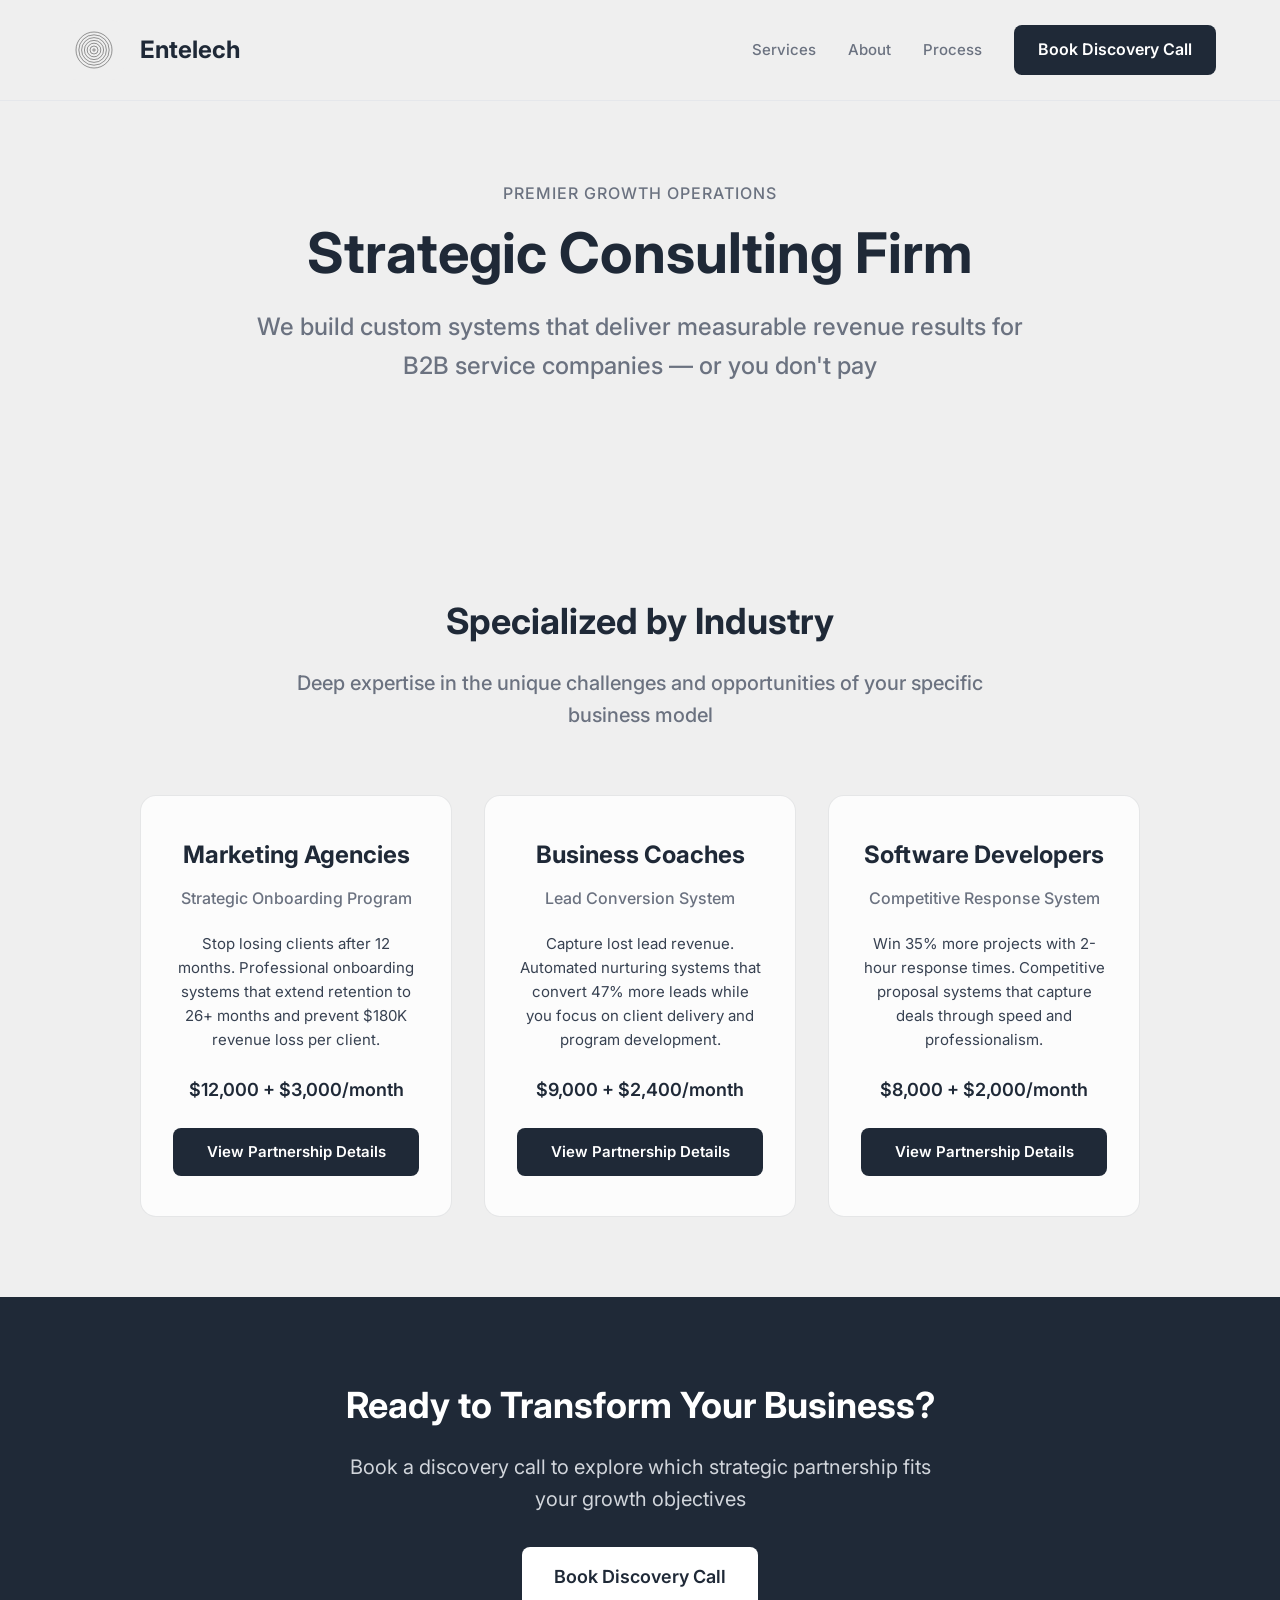
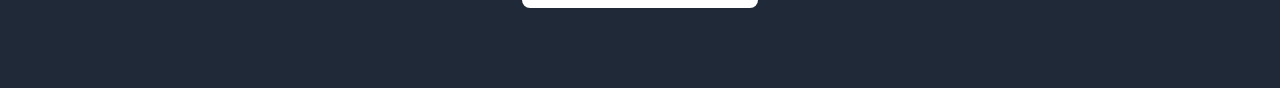
==== commit c7f74461: "Update partnership names to professional terminology - Strategic Onboarding Program (Marketing Agenc" ====
--- a/index.html
+++ b/index.html
@@ -362,7 +362,7 @@
           <a href="https://sperry-entelech.github.io/entelech-agencies/" class="service-card agencies">
             <div class="card-content">
               <div class="card-title">Marketing Agencies</div>
-              <div class="card-subtitle">Client Retention Partnership</div>
+              <div class="card-subtitle">Strategic Onboarding Program</div>
               <div class="card-description">
                 Stop losing clients after 12 months. Professional onboarding systems that extend retention to 26+ months and prevent $180K revenue loss per client.
               </div>
@@ -374,7 +374,7 @@
           <a href="https://sperry-entelech.github.io/entelech-coaches/" class="service-card coaches">
             <div class="card-content">
               <div class="card-title">Business Coaches</div>
-              <div class="card-subtitle">Lead Acceleration Partnership</div>
+              <div class="card-subtitle">Lead Conversion System</div>
               <div class="card-description">
                 Capture lost lead revenue. Automated nurturing systems that convert 47% more leads while you focus on client delivery and program development.
               </div>
@@ -386,7 +386,7 @@
           <a href="https://sperry-entelech.github.io/entelech-developers/" class="service-card developers">
             <div class="card-content">
               <div class="card-title">Software Developers</div>
-              <div class="card-subtitle">Proposal Acceleration Partnership</div>
+              <div class="card-subtitle">Competitive Response System</div>
               <div class="card-description">
                 Win 35% more projects with 2-hour response times. Competitive proposal systems that capture deals through speed and professionalism.
               </div>
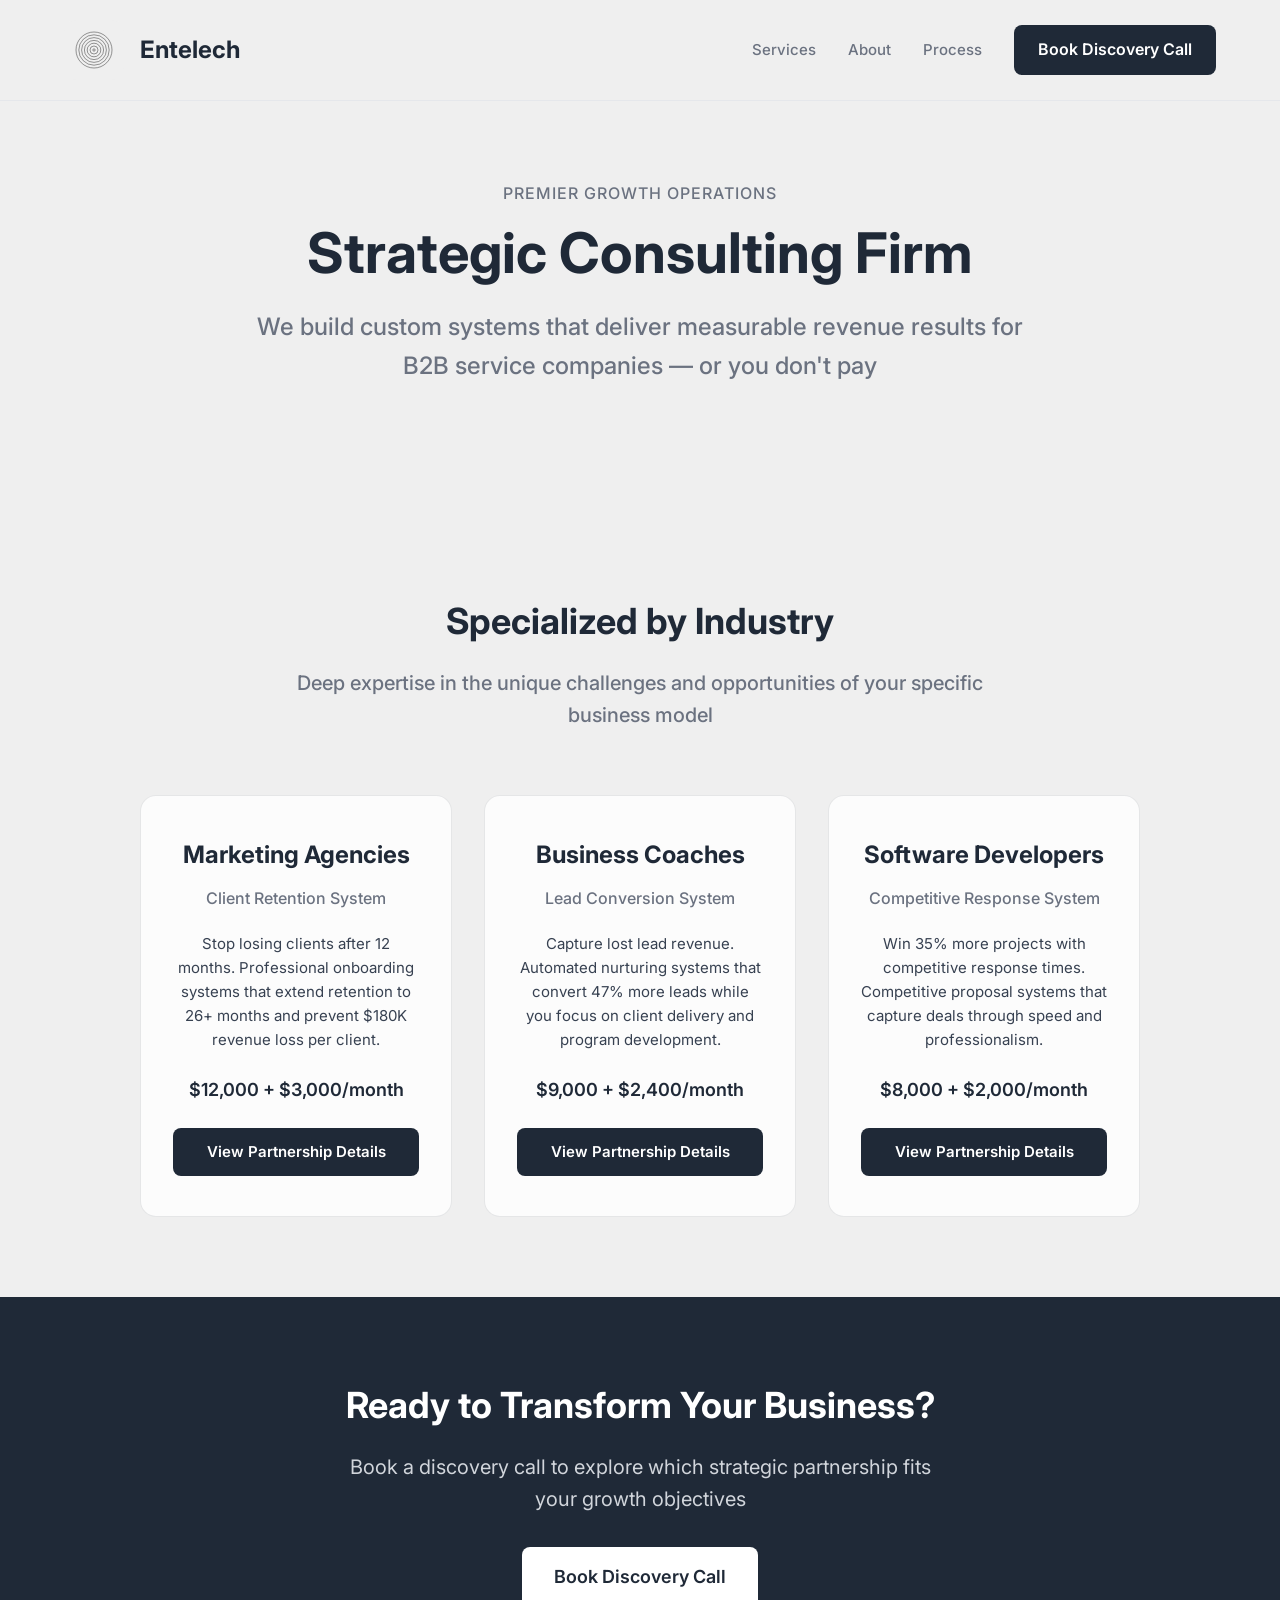
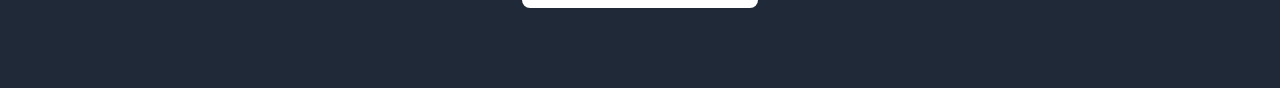
==== commit ad2d1ec2: "Update to consistent 'System' terminology and remove specific timing - Client Retention System (Mark" ====
--- a/index.html
+++ b/index.html
@@ -362,7 +362,7 @@
           <a href="https://sperry-entelech.github.io/entelech-agencies/" class="service-card agencies">
             <div class="card-content">
               <div class="card-title">Marketing Agencies</div>
-              <div class="card-subtitle">Strategic Onboarding Program</div>
+              <div class="card-subtitle">Client Retention System</div>
               <div class="card-description">
                 Stop losing clients after 12 months. Professional onboarding systems that extend retention to 26+ months and prevent $180K revenue loss per client.
               </div>
@@ -388,7 +388,7 @@
               <div class="card-title">Software Developers</div>
               <div class="card-subtitle">Competitive Response System</div>
               <div class="card-description">
-                Win 35% more projects with 2-hour response times. Competitive proposal systems that capture deals through speed and professionalism.
+                Win 35% more projects with competitive response times. Competitive proposal systems that capture deals through speed and professionalism.
               </div>
               <div class="card-pricing">$8,000 + $2,000/month</div>
             </div>
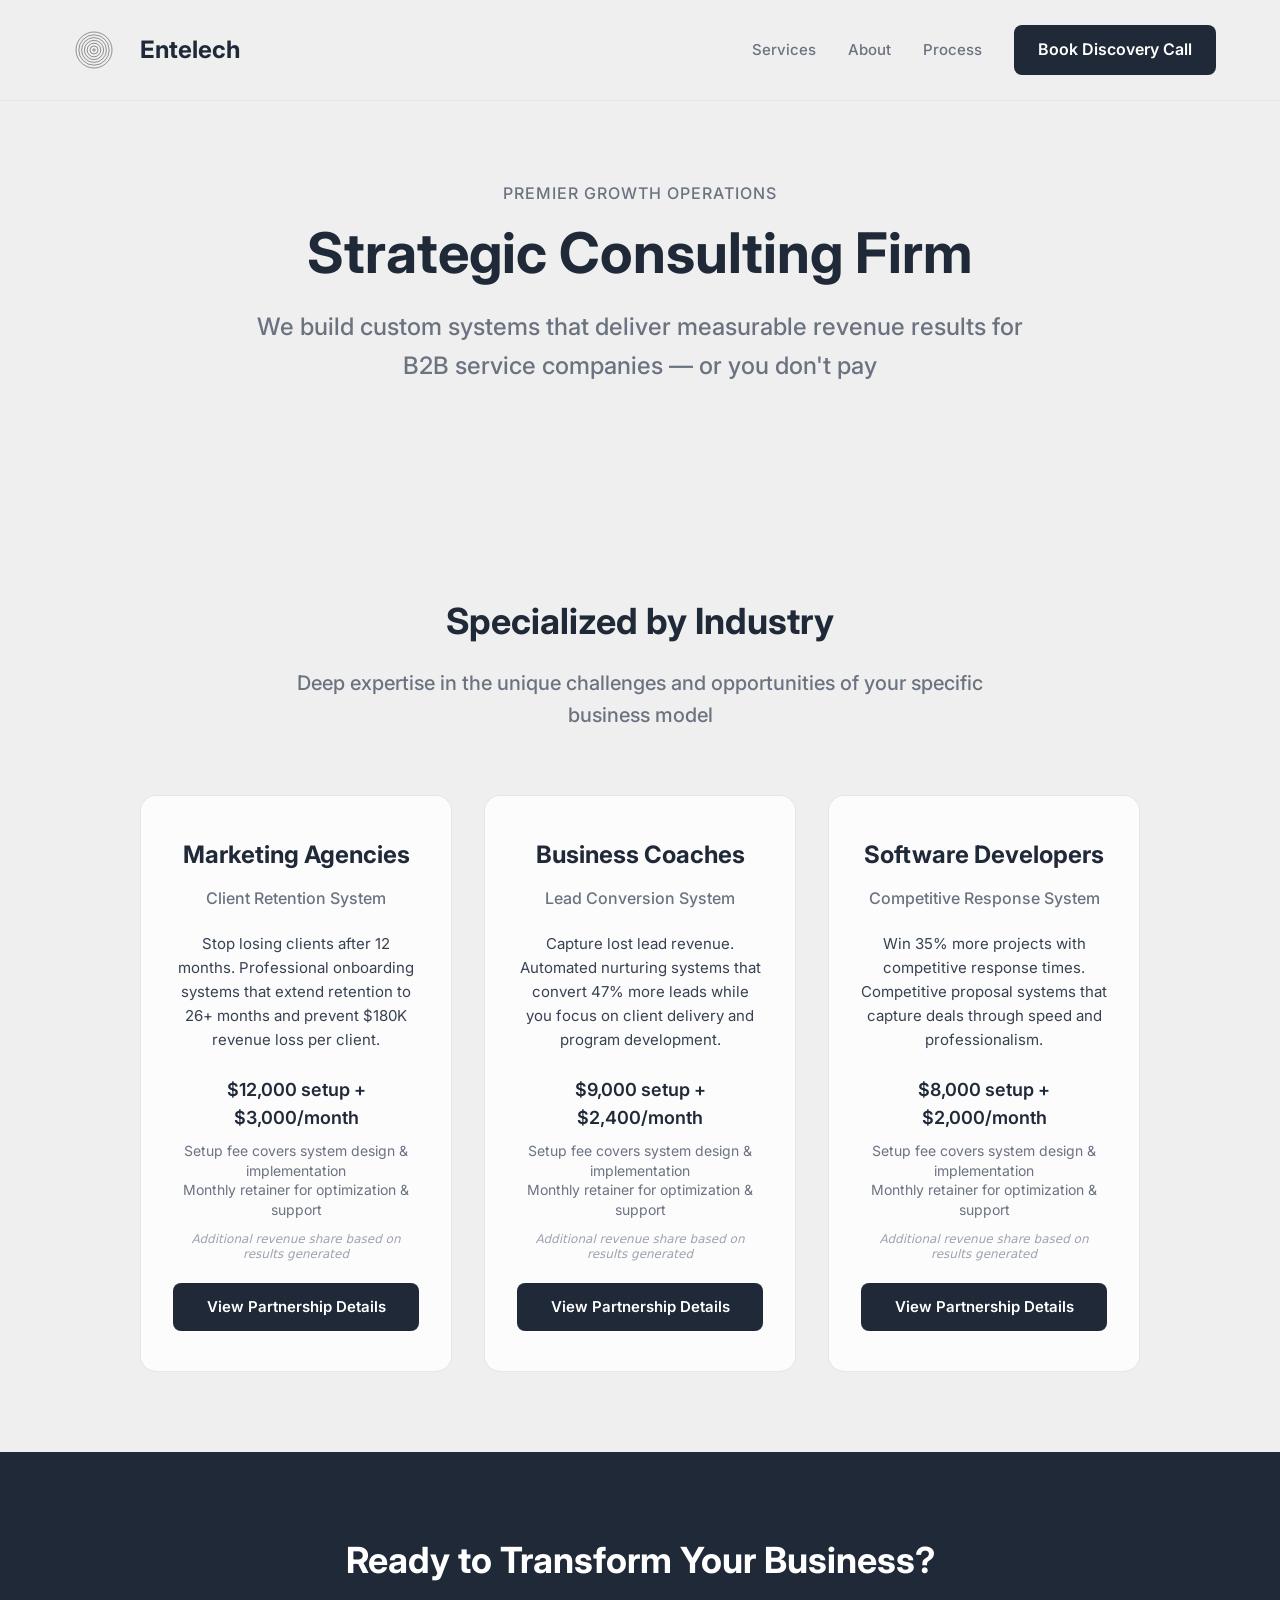
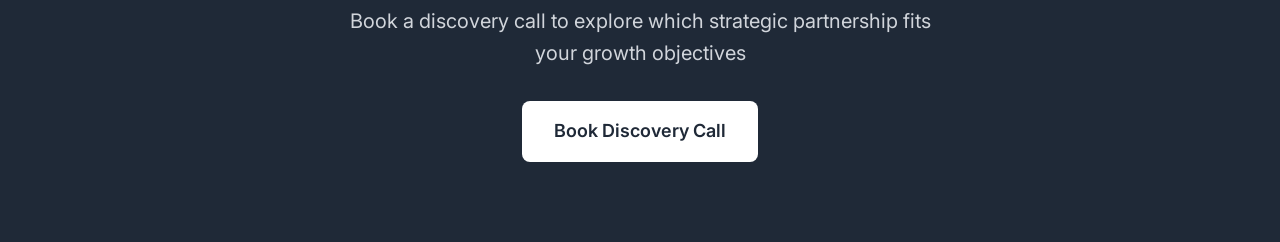
==== commit bccf6600: "Add comprehensive pricing structure with setup fees and revenue share - Clear setup fee + monthly re" ====
--- a/index.html
+++ b/index.html
@@ -231,10 +231,28 @@
     }
 
     .card-pricing {
+      margin-bottom: 20px;
+    }
+
+    .pricing-main {
       font-size: 18px;
       font-weight: 600;
       color: #1f2937;
-      margin-bottom: 24px;
+      margin-bottom: 8px;
+    }
+
+    .pricing-breakdown {
+      font-size: 14px;
+      color: #6b7280;
+      margin-bottom: 12px;
+      line-height: 1.4;
+    }
+
+    .pricing-fine-print {
+      font-size: 12px;
+      color: #9ca3af;
+      font-style: italic;
+      line-height: 1.3;
     }
 
     .card-cta {
@@ -366,7 +384,11 @@
               <div class="card-description">
                 Stop losing clients after 12 months. Professional onboarding systems that extend retention to 26+ months and prevent $180K revenue loss per client.
               </div>
-              <div class="card-pricing">$12,000 + $3,000/month</div>
+              <div class="card-pricing">
+                <div class="pricing-main">$12,000 setup + $3,000/month</div>
+                <div class="pricing-breakdown">Setup fee covers system design & implementation<br/>Monthly retainer for optimization & support</div>
+                <div class="pricing-fine-print">Additional revenue share based on results generated</div>
+              </div>
             </div>
             <div class="card-cta">View Partnership Details</div>
           </a>
@@ -378,7 +400,11 @@
               <div class="card-description">
                 Capture lost lead revenue. Automated nurturing systems that convert 47% more leads while you focus on client delivery and program development.
               </div>
-              <div class="card-pricing">$9,000 + $2,400/month</div>
+              <div class="card-pricing">
+                <div class="pricing-main">$9,000 setup + $2,400/month</div>
+                <div class="pricing-breakdown">Setup fee covers system design & implementation<br/>Monthly retainer for optimization & support</div>
+                <div class="pricing-fine-print">Additional revenue share based on results generated</div>
+              </div>
             </div>
             <div class="card-cta">View Partnership Details</div>
           </a>
@@ -390,7 +416,11 @@
               <div class="card-description">
                 Win 35% more projects with competitive response times. Competitive proposal systems that capture deals through speed and professionalism.
               </div>
-              <div class="card-pricing">$8,000 + $2,000/month</div>
+              <div class="card-pricing">
+                <div class="pricing-main">$8,000 setup + $2,000/month</div>
+                <div class="pricing-breakdown">Setup fee covers system design & implementation<br/>Monthly retainer for optimization & support</div>
+                <div class="pricing-fine-print">Additional revenue share based on results generated</div>
+              </div>
             </div>
             <div class="card-cta">View Partnership Details</div>
           </a>
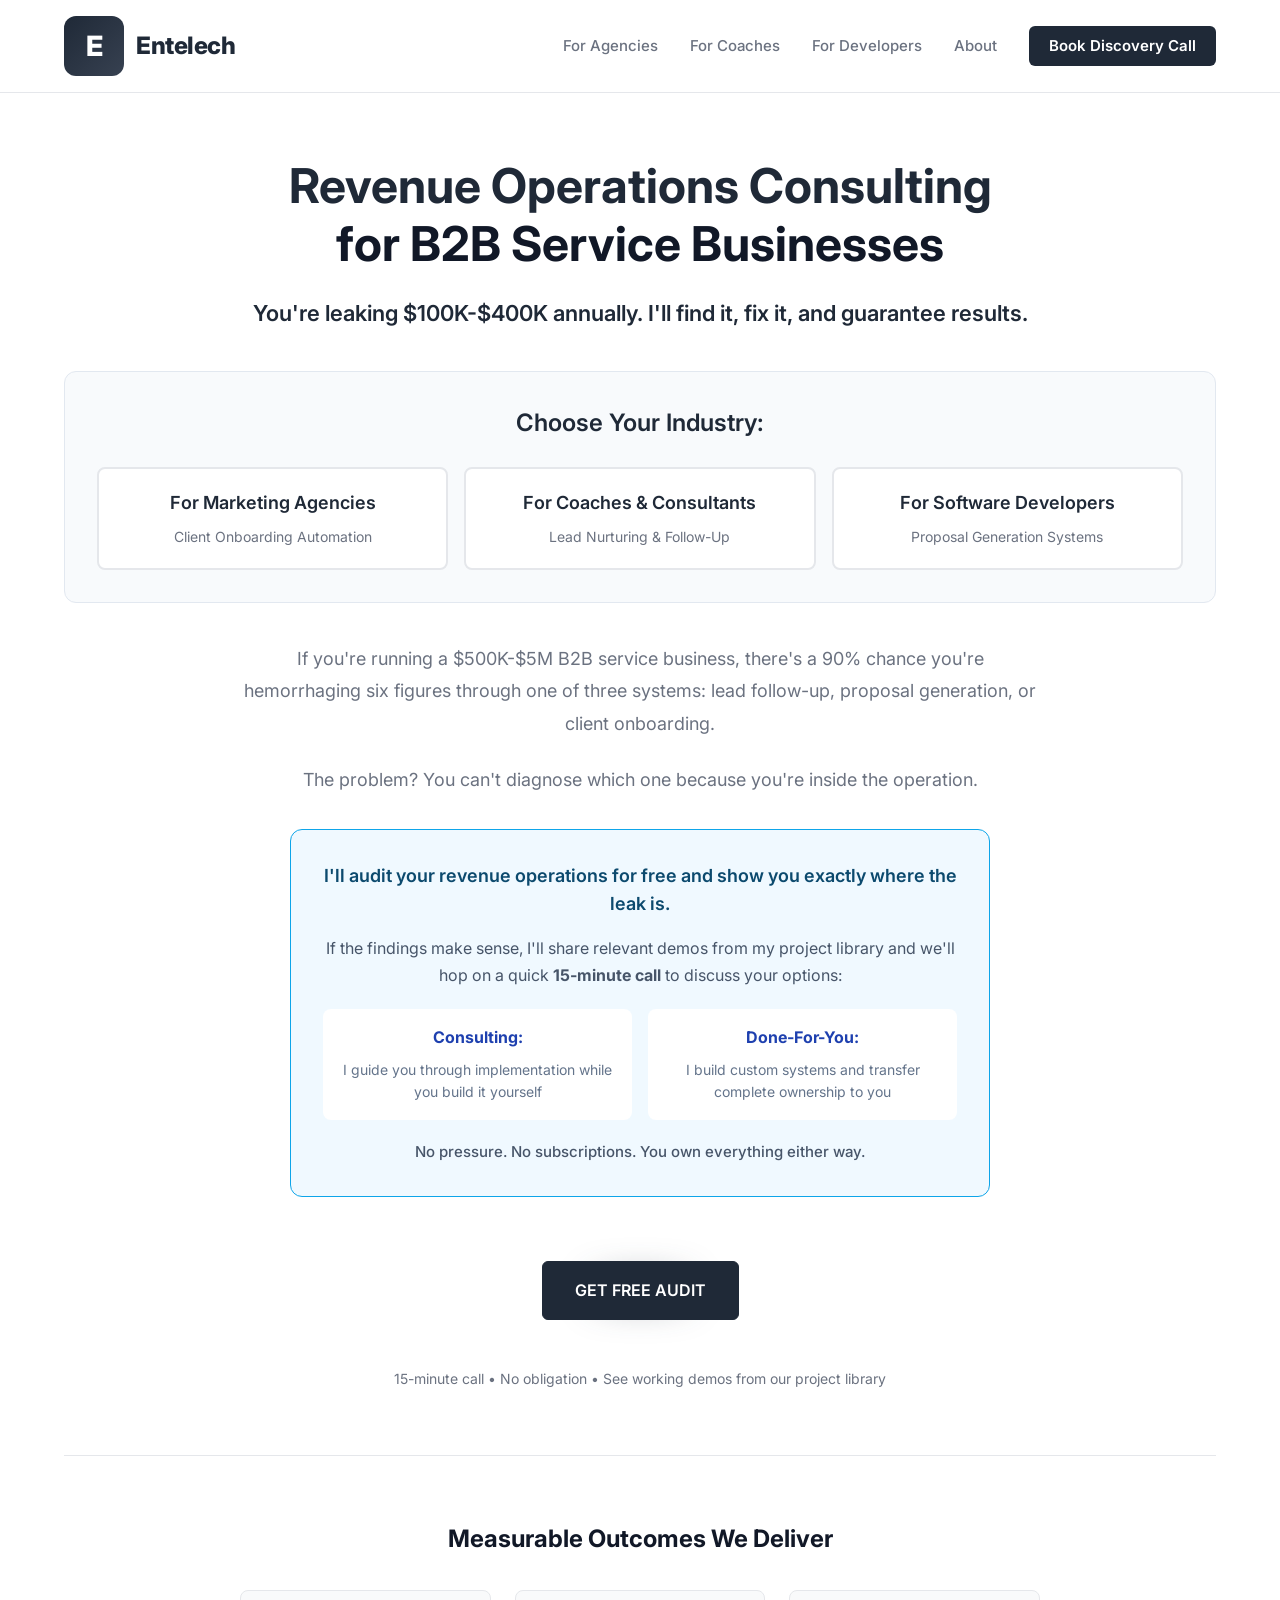
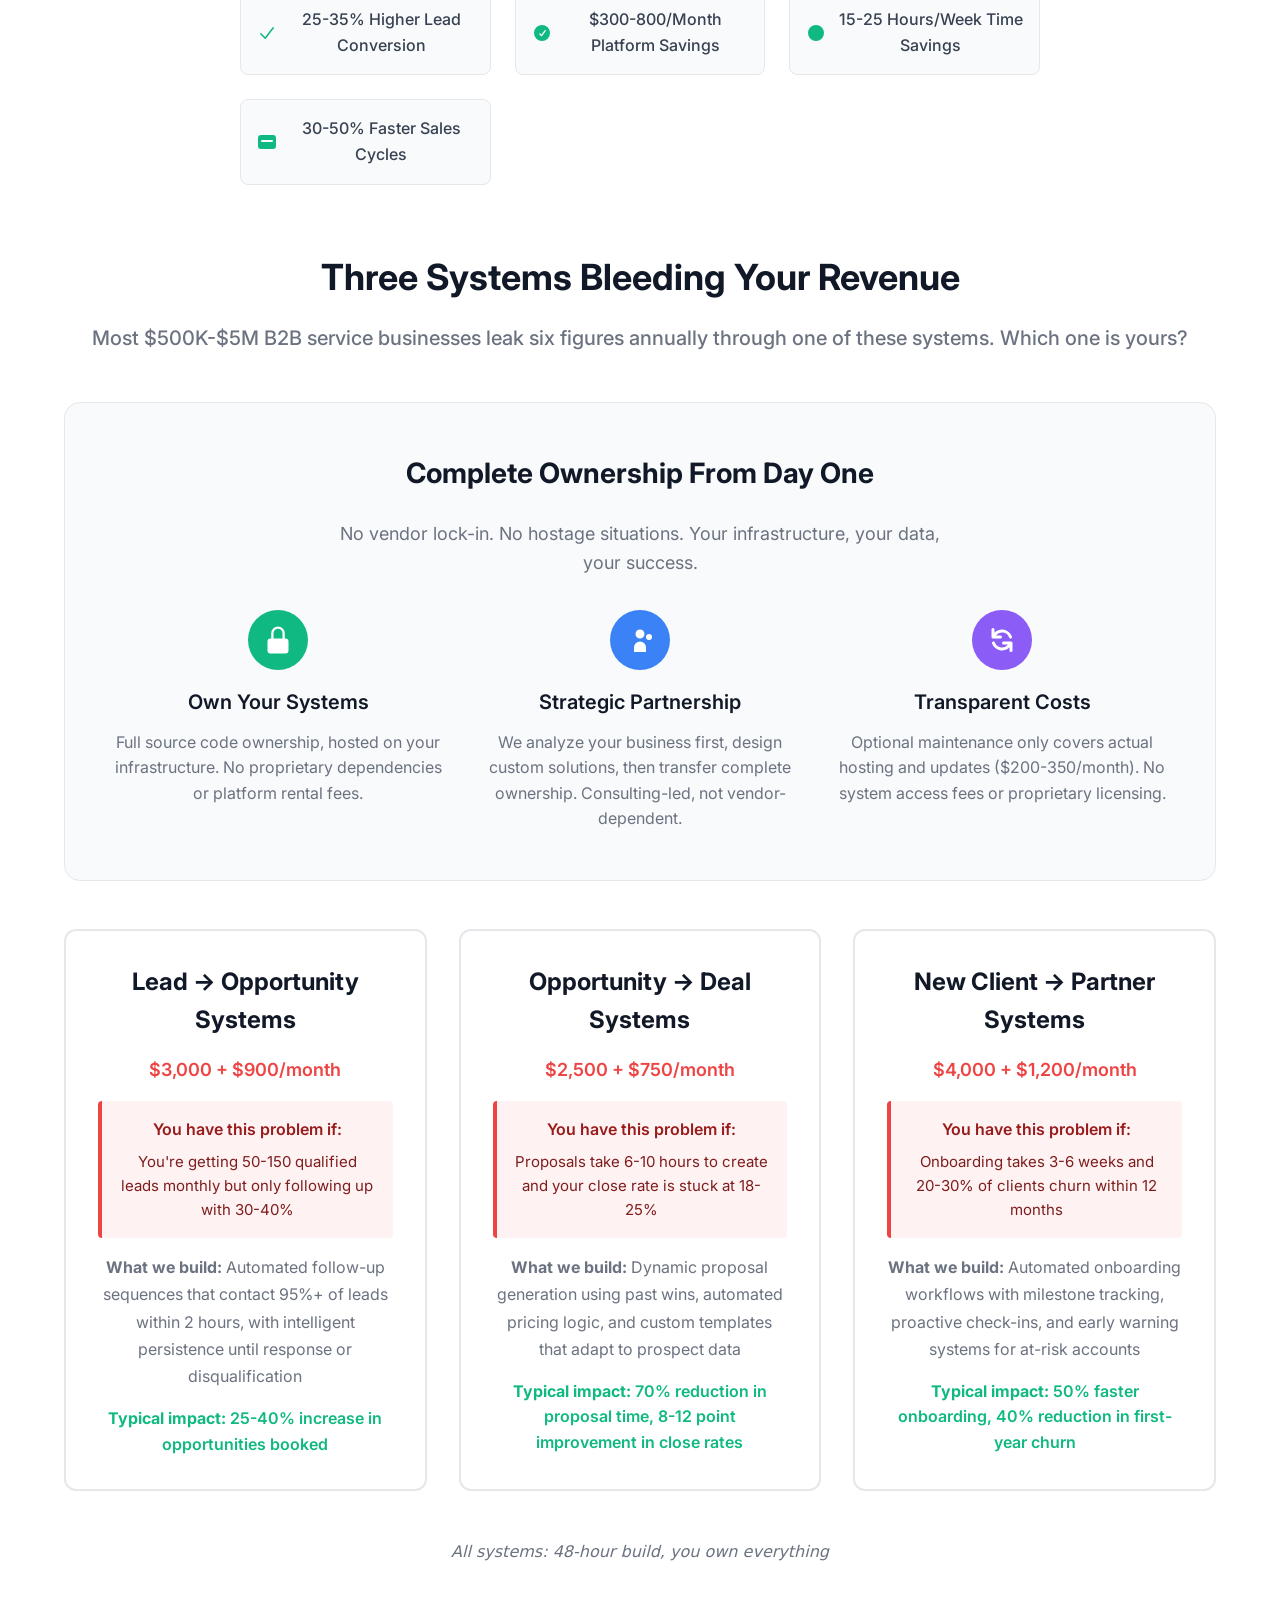
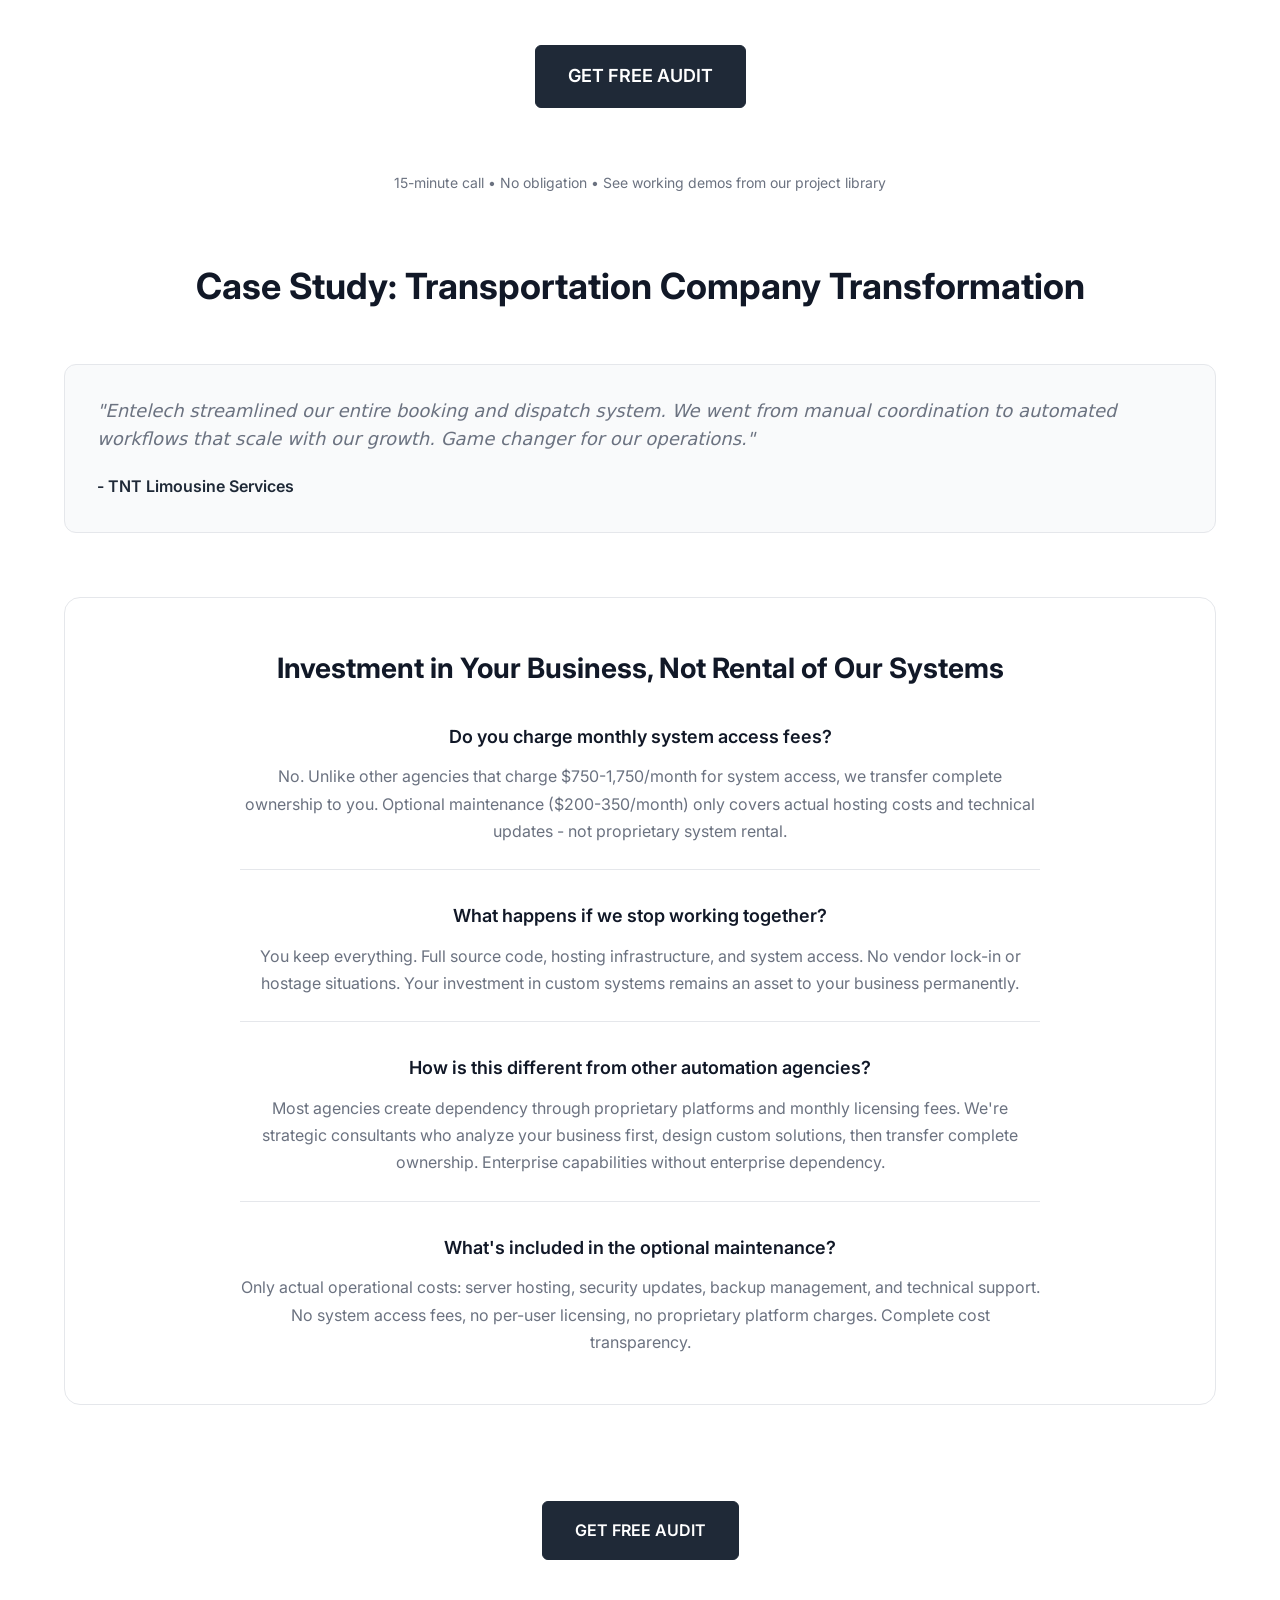
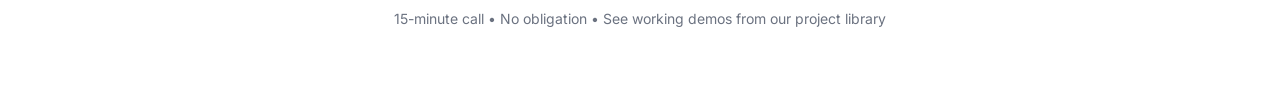
==== commit 3760f93a: "Update homepage: Revenue Operations Consulting positioning Major copy refresh based on A/B testing s" ====
--- a/index.html
+++ b/index.html
@@ -3,12 +3,21 @@
 <head>
   <meta charset="UTF-8" />
   <meta name="viewport" content="width=device-width, initial-scale=1.0" />
-  <title>Entelech - Growth Operations Consulting for B2B Organizations</title>
-  <meta name="description" content="Strategic growth operations consulting that delivers measurable revenue results for B2B service companies. Custom automation systems for agencies, coaches, and developers." />
+  <title>Entelech - Revenue Operations Consulting for B2B Service Businesses</title>
+  <meta name="description" content="Most $500K-$5M B2B service businesses leak $100K-$400K annually through lead follow-up, proposals, or onboarding. Free audit reveals your revenue leak. 48-hour custom systems you own." />
+  <meta name="keywords" content="revenue operations consulting, B2B service business, lead management systems, proposal automation, client onboarding, revenue optimization, custom business systems" />
+  <meta name="author" content="Entelech" />
+  <meta property="og:title" content="Entelech - Revenue Operations Consulting for B2B Service Businesses" />
+  <meta property="og:description" content="You're leaking $100K-$400K annually. Free audit reveals where. 48-hour custom systems you own." />
+  <meta property="og:type" content="website" />
+  <meta name="robots" content="index, follow" />
+  <link rel="canonical" href="https://entelech.com" />
+  
+  <!-- Fonts -->
   <link rel="preconnect" href="https://fonts.googleapis.com">
   <link rel="preconnect" href="https://fonts.gstatic.com" crossorigin>
-  <link href="https://fonts.googleapis.com/css2?family=Inter:wght@400;500;600;700&display=swap" rel="stylesheet">
-
+  <link href="https://fonts.googleapis.com/css2?family=Inter:wght@400;500;600;700&family=Poppins:wght@400;500;600;700&display=swap" rel="stylesheet">
+  
   <style>
     * {
       margin: 0;
@@ -18,7 +27,7 @@
 
     body {
       font-family: 'Inter', system-ui, -apple-system, sans-serif;
-      background: #efefef;
+      background: #ffffff;
       color: #1f2937;
       line-height: 1.6;
       min-height: 100vh;
@@ -30,57 +39,97 @@
       padding: 0 24px;
     }
 
-    /* Header */
+    /* Header Section */
     .header {
-      background: #efefef;
+      background: #ffffff;
       border-bottom: 1px solid #e5e7eb;
       position: sticky;
       top: 0;
       z-index: 100;
     }
-
+    
     .header-content {
       display: flex;
       justify-content: space-between;
       align-items: center;
-      padding: 20px 0;
+      padding: 16px 0;
     }
 
     .logo {
       display: flex;
       align-items: center;
-      gap: 16px;
-      text-decoration: none;
-      color: #1f2937;
+      gap: 12px;
     }
 
     .logo-icon {
       width: 60px;
       height: 60px;
-      background: #efefef;
+      background: linear-gradient(135deg, #1f2937 0%, #374151 100%);
       border-radius: 12px;
       display: flex;
       align-items: center;
       justify-content: center;
+      transition: all 0.3s ease;
       position: relative;
     }
 
     .logo-icon::after {
-      content: '';
-      width: 40px;
-      height: 40px;
-      background-image: url('data:image/svg+xml;charset=utf-8,<svg xmlns="http://www.w3.org/2000/svg" viewBox="0 0 100 100"><g stroke="%23000" stroke-width="1" fill="none"><ellipse cx="50" cy="50" rx="45" ry="45"/><ellipse cx="50" cy="50" rx="38" ry="38"/><ellipse cx="50" cy="50" rx="31" ry="31"/><ellipse cx="50" cy="50" rx="24" ry="24"/><ellipse cx="50" cy="50" rx="17" ry="17"/><ellipse cx="50" cy="50" rx="10" ry="10"/><ellipse cx="50" cy="50" rx="3" ry="3"/></g></svg>');
-      background-size: contain;
-      background-repeat: no-repeat;
-      background-position: center;
+      content: 'E';
+      color: white;
+      font-size: 28px;
+      font-weight: 800;
+    }
+    
+    .logo-icon:hover {
+      transform: translateY(-3px) scale(1.05);
     }
 
     .logo-text {
       font-size: 24px;
-      font-weight: 700;
+      font-weight: 800;
       color: #1f2937;
-    }
-
+      letter-spacing: -0.5px;
+      transition: all 0.3s ease;
+    }
+    
+    .logo:hover .logo-text {
+      color: #111827;
+      transform: translateY(-2px);
+    }
+
+    /* Mobile Menu Toggle */
+    .mobile-menu-toggle {
+      display: none;
+      flex-direction: column;
+      cursor: pointer;
+      padding: 8px;
+      background: none;
+      border: none;
+      z-index: 101;
+    }
+
+    .mobile-menu-toggle span {
+      width: 24px;
+      height: 2px;
+      background: #1f2937;
+      margin: 3px 0;
+      transition: all 0.3s ease;
+      transform-origin: center;
+    }
+
+    .mobile-menu-toggle.active span:nth-child(1) {
+      transform: rotate(45deg) translate(5px, 5px);
+    }
+
+    .mobile-menu-toggle.active span:nth-child(2) {
+      opacity: 0;
+    }
+
+    .mobile-menu-toggle.active span:nth-child(3) {
+      transform: rotate(-45deg) translate(7px, -6px);
+    }
+
+    /* Navigation Menu */
     .nav-menu {
       display: flex;
       align-items: center;
@@ -101,14 +150,27 @@
       color: #1f2937;
     }
 
+    .nav-link::after {
+      content: '';
+      position: absolute;
+      bottom: 0;
+      left: 0;
+      width: 0;
+      height: 2px;
+      background: #1f2937;
+      transition: width 0.3s ease;
+    }
+
+    .nav-link:hover::after {
+      width: 100%;
+    }
+
     .nav-cta {
       background: #1f2937;
-      color: #ffffff;
-      padding: 12px 24px;
-      border-radius: 8px;
+      color: #ffffff !important;
+      padding: 8px 20px;
+      border-radius: 6px;
       font-weight: 600;
-      text-decoration: none;
-      transition: all 0.2s ease;
     }
 
     .nav-cta:hover {
@@ -116,330 +178,584 @@
       transform: translateY(-1px);
     }
 
-    /* Hero */
+    .nav-cta::after {
+      display: none;
+    }
+
+    /* Hero Section */
     .hero {
-      padding: 80px 0;
       text-align: center;
-    }
-
-    .premier-text {
-      font-size: 16px;
+      padding: 64px 0;
+      border-bottom: 1px solid #e5e7eb;
+      margin-bottom: 64px;
+    }
+
+    .badge {
+      display: inline-block;
+      background: #f3f4f6;
+      border: 1px solid #d1d5db;
+      border-radius: 6px;
+      padding: 8px 16px;
+      margin-bottom: 24px;
+    }
+
+    .badge-text {
+      color: #6b7280;
+      font-weight: 500;
+      font-size: 14px;
+    }
+
+    .attention-line {
+      font-size: 18px;
       font-weight: 500;
       color: #6b7280;
       margin-bottom: 16px;
-      letter-spacing: 1px;
-      text-transform: uppercase;
-    }
-
-    .hero-headline {
-      font-size: 56px;
+    }
+
+    .main-headline {
+      font-size: 48px;
       font-weight: 700;
-      line-height: 1.1;
+      line-height: 1.2;
       margin-bottom: 24px;
+      color: #111827;
+    }
+
+    .highlight-text {
       color: #1f2937;
     }
 
-    .hero-subhead {
-      font-size: 24px;
+    .sub-headline {
+      font-size: 20px;
+      font-weight: 600;
+      margin-bottom: 16px;
+      line-height: 1.3;
+      color: #374151;
+    }
+
+    .sub-text {
+      font-size: 18px;
       color: #6b7280;
-      margin-bottom: 48px;
+      font-weight: 400;
+      margin-bottom: 32px;
       max-width: 800px;
       margin-left: auto;
       margin-right: auto;
+    }
+
+    .section-subtitle {
+      font-size: 20px;
+      color: #6b7280;
+      margin-bottom: 32px;
       font-weight: 500;
     }
 
-    /* Services */
-    .services-section {
-      padding: 80px 0;
+    /* CTA Button */
+    .cta-container {
+      display: inline-block;
+      margin: 32px 0;
+      position: relative;
+    }
+
+    .cta-glow {
+      position: absolute;
+      top: 0;
+      left: 0;
+      right: 0;
+      bottom: 0;
+      background: radial-gradient(circle, rgba(31, 41, 55, 0.2) 0%, transparent 70%);
+      border-radius: 6px;
+      filter: blur(12px);
+      z-index: -1;
+    }
+
+    .cta-button {
+      background: #1f2937;
+      color: white;
+      border: 1px solid #1f2937;
+      padding: 16px 32px;
+      border-radius: 6px;
+      font-size: 16px;
+      font-weight: 600;
+      text-decoration: none;
+      display: inline-flex;
+      align-items: center;
+      transition: all 0.2s ease;
+      gap: 8px;
+    }
+
+    .cta-button:hover {
+      background: #111827;
+      transform: translateY(-2px);
+      box-shadow: 0 8px 24px rgba(31, 41, 55, 0.2);
+    }
+
+    /* Trust Signals */
+    .trust-signals {
+      margin: 64px 0;
+      text-align: center;
+    }
+
+    .trust-title {
+      font-size: 24px;
+      font-weight: 700;
+      color: #111827;
+      margin-bottom: 32px;
+    }
+
+    .trust-items {
+      display: grid;
+      grid-template-columns: repeat(auto-fit, minmax(250px, 1fr));
+      gap: 24px;
+      max-width: 800px;
+      margin: 0 auto;
+    }
+
+    .trust-item {
+      display: flex;
+      align-items: center;
+      gap: 12px;
+      padding: 16px;
+      background: #f9fafb;
+      border-radius: 8px;
+      border: 1px solid #e5e7eb;
+    }
+
+    .trust-icon {
+      width: 20px;
+      height: 20px;
+      color: #10b981;
+      flex-shrink: 0;
+    }
+
+    .trust-item span {
+      font-weight: 500;
+      color: #374151;
+    }
+
+    /* Problem Section */
+    .problem-section {
+      margin: 64px 0;
+      text-align: center;
     }
 
     .section-title {
       font-size: 36px;
       font-weight: 700;
-      color: #1f2937;
+      color: #111827;
       margin-bottom: 16px;
-      text-align: center;
-    }
-
-    .section-subtitle {
-      font-size: 20px;
+    }
+
+    .about-text {
+      text-align: left;
+      margin: 32px auto;
+      max-width: 800px;
+    }
+
+    .about-text p {
       color: #6b7280;
-      margin-bottom: 64px;
-      text-align: center;
-      max-width: 700px;
-      margin-left: auto;
-      margin-right: auto;
-      font-weight: 500;
-    }
-
+      margin-bottom: 16px;
+      line-height: 1.7;
+    }
+
+    /* Services Grid */
     .services-grid {
       display: grid;
-      grid-template-columns: repeat(3, 1fr);
+      grid-template-columns: repeat(auto-fit, minmax(350px, 1fr));
       gap: 32px;
-      max-width: 1000px;
-      margin: 0 auto;
+      margin: 48px 0;
     }
 
     .service-card {
-      background: rgba(255, 255, 255, 0.8);
-      border: 1px solid rgba(31, 41, 55, 0.1);
-      border-radius: 16px;
-      padding: 40px 32px;
-      text-decoration: none;
-      color: inherit;
+      background: #ffffff;
+      border: 1px solid #e5e7eb;
+      border-radius: 12px;
+      padding: 32px;
       transition: all 0.3s ease;
-      text-align: center;
-      display: flex;
-      flex-direction: column;
-      height: 100%;
     }
 
     .service-card:hover {
+      border-color: #d1d5db;
       transform: translateY(-4px);
-      border-color: rgba(31, 41, 55, 0.2);
-      background: rgba(255, 255, 255, 0.95);
-      box-shadow: 0 16px 40px rgba(31, 41, 55, 0.1);
-    }
-
-    .card-content {
-      flex: 1;
-      display: flex;
-      flex-direction: column;
-    }
-
-    .card-title {
-      font-size: 24px;
-      font-weight: 700;
-      margin-bottom: 12px;
-      color: #1f2937;
-    }
-
-    .card-subtitle {
-      font-size: 16px;
-      font-weight: 500;
+      box-shadow: 0 12px 32px rgba(0, 0, 0, 0.1);
+    }
+
+    .service-card h3 {
+      font-size: 20px;
+      font-weight: 600;
+      color: #111827;
+      margin-bottom: 16px;
+    }
+
+    .service-card ul {
       color: #6b7280;
-      margin-bottom: 20px;
-    }
-
-    .card-description {
-      font-size: 15px;
-      color: #374151;
-      line-height: 1.6;
-      margin-bottom: 24px;
-      flex: 1;
-    }
-
-    .card-pricing {
-      margin-bottom: 20px;
-    }
-
-    .pricing-main {
-      font-size: 18px;
-      font-weight: 600;
-      color: #1f2937;
+      line-height: 1.8;
+      margin: 0;
+      padding-left: 20px;
+    }
+
+    .service-card ul li {
       margin-bottom: 8px;
     }
 
-    .pricing-breakdown {
-      font-size: 14px;
-      color: #6b7280;
-      margin-bottom: 12px;
-      line-height: 1.4;
-    }
-
-    .pricing-fine-print {
-      font-size: 12px;
-      color: #9ca3af;
-      font-style: italic;
-      line-height: 1.3;
-    }
-
-    .card-cta {
-      background: #1f2937;
-      color: #ffffff;
-      padding: 12px 24px;
-      border-radius: 8px;
-      font-size: 15px;
-      font-weight: 600;
-      text-decoration: none;
-      display: inline-block;
-      transition: all 0.2s ease;
-      margin-top: auto;
-    }
-
-    .card-cta:hover {
-      background: #111827;
-      transform: translateY(-1px);
-    }
-
-    /* CTA */
-    .cta-section {
-      padding: 80px 0;
-      background: #1f2937;
-      color: #ffffff;
-      text-align: center;
-    }
-
-    .cta-section h2 {
-      font-size: 36px;
-      font-weight: 700;
-      margin-bottom: 16px;
-    }
-
-    .cta-section p {
-      font-size: 20px;
-      color: #d1d5db;
-      margin-bottom: 32px;
-      max-width: 600px;
-      margin-left: auto;
-      margin-right: auto;
-    }
-
-    .cta-button {
-      background: #ffffff;
-      color: #1f2937;
-      padding: 16px 32px;
-      border-radius: 8px;
-      font-size: 18px;
-      font-weight: 600;
-      text-decoration: none;
-      display: inline-block;
-      transition: all 0.2s ease;
-    }
-
-    .cta-button:hover {
-      background: #f3f4f6;
+    /* Niche Navigation Hover Effects */
+    .niche-card:hover {
+      border-color: #1f2937 !important;
       transform: translateY(-2px);
-    }
-
-    /* Responsive */
+      box-shadow: 0 8px 24px rgba(31, 41, 55, 0.15);
+    }
+
+    /* Responsive Design */
     @media (max-width: 768px) {
-      .hero-headline {
-        font-size: 42px;
+      .mobile-menu-toggle {
+        display: flex;
       }
 
       .nav-menu {
         display: none;
+        position: absolute;
+        top: 100%;
+        left: 0;
+        right: 0;
+        background: #ffffff;
+        border-top: 1px solid #e5e7eb;
+        flex-direction: column;
+        gap: 16px;
+        padding: 24px;
+        box-shadow: 0 4px 12px rgba(0, 0, 0, 0.1);
+      }
+
+      .nav-menu.active {
+        display: flex;
+      }
+
+      .main-headline {
+        font-size: 36px;
+      }
+
+      .hero {
+        padding: 48px 0;
+      }
+
+      .trust-items {
+        grid-template-columns: 1fr;
       }
 
       .services-grid {
         grid-template-columns: 1fr;
         gap: 24px;
       }
-
-      .container {
-        padding: 0 16px;
-      }
     }
   </style>
 </head>
 
 <body>
+  <!-- Header -->
   <header class="header">
     <div class="container">
       <div class="header-content">
-        <a href="/" class="logo">
-          <div class="logo-icon"></div>
+        <!-- Logo and Brand -->
+        <div class="logo">
+          <div class="logo-icon" alt="Entelech Logo"></div>
           <span class="logo-text">Entelech</span>
-        </a>
-
-        <nav class="nav-menu">
-          <a href="#services" class="nav-link">Services</a>
+        </div>
+        
+        <!-- Mobile Menu Toggle -->
+        <button class="mobile-menu-toggle" aria-label="Toggle mobile menu" aria-expanded="false">
+          <span></span>
+          <span></span>
+          <span></span>
+        </button>
+        
+        <!-- Navigation Menu -->
+        <nav class="nav-menu" role="navigation" aria-label="Main navigation">
+          <a href="/agencies" class="nav-link">For Agencies</a>
+          <a href="/coaches" class="nav-link">For Coaches</a>
+          <a href="/developers" class="nav-link">For Developers</a>
           <a href="#about" class="nav-link">About</a>
-          <a href="#process" class="nav-link">Process</a>
-          <a href="https://calendly.com/joinentelech/discovery" class="nav-cta">Book Discovery Call</a>
+          <a href="https://calendly.com/joinentelech/discovery-call" class="nav-link nav-cta">Book Discovery Call</a>
         </nav>
       </div>
     </div>
   </header>
 
-  <main>
-    <!-- Hero -->
+  <!-- Main Content Container -->
+  <main class="container">
+    
+    <!-- Hero Section -->
     <section class="hero">
+      <h1 class="main-headline">
+        <span class="highlight-text">Revenue Operations Consulting</span><br>
+        for B2B Service Businesses
+      </h1>
+
+      <p class="section-subtitle" style="font-size: 22px; color: #1f2937; margin-bottom: 32px; font-weight: 600;">
+        You're leaking $100K-$400K annually. I'll find it, fix it, and guarantee results.
+      </p>
+
+      <!-- Niche Navigation -->
+      <div style="margin: 40px 0; background: #f8fafc; border-radius: 12px; padding: 32px; border: 1px solid #e2e8f0;">
+        <h3 style="font-size: 24px; font-weight: 600; color: #1f2937; margin-bottom: 24px; text-align: center;">Choose Your Industry:</h3>
+        <div style="display: grid; grid-template-columns: repeat(auto-fit, minmax(250px, 1fr)); gap: 16px; margin-top: 24px;">
+          <a href="/agencies" class="niche-card" style="display: block; background: #ffffff; border: 2px solid #e5e7eb; border-radius: 8px; padding: 20px; text-decoration: none; transition: all 0.3s ease; text-align: center;">
+            <div style="font-size: 18px; font-weight: 600; color: #1f2937; margin-bottom: 8px;">For Marketing Agencies</div>
+            <div style="font-size: 14px; color: #6b7280;">Client Onboarding Automation</div>
+          </a>
+          <a href="/coaches" class="niche-card" style="display: block; background: #ffffff; border: 2px solid #e5e7eb; border-radius: 8px; padding: 20px; text-decoration: none; transition: all 0.3s ease; text-align: center;">
+            <div style="font-size: 18px; font-weight: 600; color: #1f2937; margin-bottom: 8px;">For Coaches & Consultants</div>
+            <div style="font-size: 14px; color: #6b7280;">Lead Nurturing & Follow-Up</div>
+          </a>
+          <a href="/developers" class="niche-card" style="display: block; background: #ffffff; border: 2px solid #e5e7eb; border-radius: 8px; padding: 20px; text-decoration: none; transition: all 0.3s ease; text-align: center;">
+            <div style="font-size: 18px; font-weight: 600; color: #1f2937; margin-bottom: 8px;">For Software Developers</div>
+            <div style="font-size: 14px; color: #6b7280;">Proposal Generation Systems</div>
+          </a>
+        </div>
+      </div>
+
+      <p class="sub-text" style="font-size: 18px; line-height: 1.8; max-width: 800px; margin: 24px auto;">
+        If you're running a $500K-$5M B2B service business, there's a 90% chance you're hemorrhaging six figures through one of three systems: lead follow-up, proposal generation, or client onboarding.
+      </p>
+
+      <p class="sub-text" style="font-size: 18px; line-height: 1.8; max-width: 800px; margin: 24px auto;">
+        The problem? You can't diagnose which one because you're inside the operation.
+      </p>
+
+      <div style="background: #f0f9ff; border: 1px solid #0ea5e9; border-radius: 12px; padding: 32px; margin: 32px auto; max-width: 700px;">
+        <p style="color: #0c4a6e; font-weight: 600; margin: 0 0 16px 0; font-size: 18px; text-align: center;">
+          I'll audit your revenue operations for free and show you exactly where the leak is.
+        </p>
+        <p style="color: #475569; font-weight: 400; margin: 0; font-size: 16px; line-height: 1.7; text-align: center;">
+          If the findings make sense, I'll share relevant demos from my project library and we'll hop on a quick <strong>15-minute call</strong> to discuss your options:
+        </p>
+        <div style="display: grid; grid-template-columns: 1fr 1fr; gap: 16px; margin-top: 20px;">
+          <div style="background: white; padding: 16px; border-radius: 8px;">
+            <strong style="color: #1e40af;">Consulting:</strong>
+            <p style="margin: 8px 0 0 0; font-size: 14px; color: #64748b;">I guide you through implementation while you build it yourself</p>
+          </div>
+          <div style="background: white; padding: 16px; border-radius: 8px;">
+            <strong style="color: #1e40af;">Done-For-You:</strong>
+            <p style="margin: 8px 0 0 0; font-size: 14px; color: #64748b;">I build custom systems and transfer complete ownership to you</p>
+          </div>
+        </div>
+        <p style="color: #475569; font-weight: 500; margin: 20px 0 0 0; font-size: 15px; text-align: center;">
+          No pressure. No subscriptions. You own everything either way.
+        </p>
+      </div>
+      
+      <!-- Enhanced CTA Button -->
+      <div class="cta-container">
+        <div class="cta-glow"></div>
+        <a href="https://calendly.com/joinentelech/discovery-call" target="_blank" rel="noopener noreferrer" class="cta-button" aria-label="Get free revenue operations audit">
+          GET FREE AUDIT
+        </a>
+      </div>
+      <p style="text-align: center; color: #6b7280; font-size: 14px; margin-top: 16px;">
+        15-minute call • No obligation • See working demos from our project library
+      </p>
+    </section>
+
+    <!-- Trust Signals -->
+    <section class="trust-signals" role="complementary" aria-label="Trust and credibility indicators">
       <div class="container">
-        <div class="premier-text">Premier Growth Operations</div>
-        <h1 class="hero-headline">
-          Strategic Consulting Firm
-        </h1>
-        <p class="hero-subhead">
-          We build custom systems that deliver measurable revenue results for B2B service companies — or you don't pay
-        </p>
+        <h2 class="trust-title">Measurable Outcomes We Deliver</h2>
+        <div class="trust-items">
+          <div class="trust-item">
+            <svg class="trust-icon" viewBox="0 0 20 20" fill="currentColor" aria-hidden="true">
+              <path fill-rule="evenodd" d="M16.704 4.153a.75.75 0 01.143 1.052l-8 10.5a.75.75 0 01-1.127.075l-4.5-4.5a.75.75 0 011.06-1.06l3.894 3.893 7.48-9.817a.75.75 0 011.05-.143z" clip-rule="evenodd" />
+            </svg>
+            <span>25-35% Higher Lead Conversion</span>
+          </div>
+          <div class="trust-item">
+            <svg class="trust-icon" viewBox="0 0 20 20" fill="currentColor" aria-hidden="true">
+              <path fill-rule="evenodd" d="M10 18a8 8 0 100-16 8 8 0 000 16zm3.857-9.809a.75.75 0 00-1.214-.882l-3.236 4.53L8.53 10.5a.75.75 0 00-1.06 1.061l1.5 1.5a.75.75 0 001.137-.089l4-5.5z" clip-rule="evenodd" />
+            </svg>
+            <span>$300-800/Month Platform Savings</span>
+          </div>
+          <div class="trust-item">
+            <svg class="trust-icon" viewBox="0 0 20 20" fill="currentColor" aria-hidden="true">
+              <path d="M10 2a8 8 0 100 16 8 8 0 000-16zm3.707 6.293a1 1 0 00-1.414-1.414L9 10.586 7.707 9.293a1 1 0 00-1.414 1.414l2 2a1 1 0 001.414 0l4-4z" />
+            </svg>
+            <span>15-25 Hours/Week Time Savings</span>
+          </div>
+          <div class="trust-item">
+            <svg class="trust-icon" viewBox="0 0 20 20" fill="currentColor" aria-hidden="true">
+              <path fill-rule="evenodd" d="M1 6a3 3 0 013-3h12a3 3 0 013 3v8a3 3 0 01-3 3H4a3 3 0 01-3-3V6zm4 2a1 1 0 000 2h10a1 1 0 100-2H5z" clip-rule="evenodd" />
+            </svg>
+            <span>30-50% Faster Sales Cycles</span>
+          </div>
+        </div>
       </div>
     </section>
 
-    <!-- Services -->
-    <section class="services-section" id="services">
-      <div class="container">
-        <h2 class="section-title">Specialized by Industry</h2>
-        <p class="section-subtitle">
-          Deep expertise in the unique challenges and opportunities of your specific business model
-        </p>
-
-        <div class="services-grid">
-          <a href="https://sperry-entelech.github.io/entelech-agencies/" class="service-card agencies">
-            <div class="card-content">
-              <div class="card-title">Marketing Agencies</div>
-              <div class="card-subtitle">Client Retention System</div>
-              <div class="card-description">
-                Stop losing clients after 12 months. Professional onboarding systems that extend retention to 26+ months and prevent $180K revenue loss per client.
-              </div>
-              <div class="card-pricing">
-                <div class="pricing-main">$12,000 setup + $3,000/month</div>
-                <div class="pricing-breakdown">Setup fee covers system design & implementation<br/>Monthly retainer for optimization & support</div>
-                <div class="pricing-fine-print">Additional revenue share based on results generated</div>
-              </div>
+    <!-- Services Section -->
+    <section class="problem-section">
+      <h2 class="section-title">Three Systems Bleeding Your Revenue</h2>
+      <p class="section-subtitle">Most $500K-$5M B2B service businesses leak six figures annually through one of these systems. Which one is yours?</p>
+
+      <!-- Ownership-Focused Value Proposition -->
+      <div class="ownership-section" style="background: #f9fafb; border-radius: 16px; padding: 48px; margin: 48px 0; border: 1px solid #e5e7eb;">
+        <h3 style="font-size: 28px; font-weight: 700; color: #111827; margin-bottom: 24px; text-align: center;">Complete Ownership From Day One</h3>
+        <p style="font-size: 18px; color: #6b7280; text-align: center; margin-bottom: 32px; max-width: 600px; margin-left: auto; margin-right: auto;">No vendor lock-in. No hostage situations. Your infrastructure, your data, your success.</p>
+        
+        <div style="display: grid; grid-template-columns: repeat(auto-fit, minmax(300px, 1fr)); gap: 32px; margin-top: 32px;">
+          <div style="text-align: center;">
+            <div style="width: 60px; height: 60px; background: #10b981; border-radius: 50%; display: flex; align-items: center; justify-content: center; margin: 0 auto 16px;">
+              <svg style="width: 30px; height: 30px; color: white;" viewBox="0 0 20 20" fill="currentColor">
+                <path fill-rule="evenodd" d="M10 1a4.5 4.5 0 00-4.5 4.5V9H5a2 2 0 00-2 2v6a2 2 0 002 2h10a2 2 0 002-2v-6a2 2 0 00-2-2h-.5V5.5A4.5 4.5 0 0010 1zm3 8V5.5a3 3 0 10-6 0V9h6z" clip-rule="evenodd" />
+              </svg>
             </div>
-            <div class="card-cta">View Partnership Details</div>
-          </a>
-
-          <a href="https://sperry-entelech.github.io/entelech-coaches/" class="service-card coaches">
-            <div class="card-content">
-              <div class="card-title">Business Coaches</div>
-              <div class="card-subtitle">Lead Conversion System</div>
-              <div class="card-description">
-                Capture lost lead revenue. Automated nurturing systems that convert 47% more leads while you focus on client delivery and program development.
-              </div>
-              <div class="card-pricing">
-                <div class="pricing-main">$9,000 setup + $2,400/month</div>
-                <div class="pricing-breakdown">Setup fee covers system design & implementation<br/>Monthly retainer for optimization & support</div>
-                <div class="pricing-fine-print">Additional revenue share based on results generated</div>
-              </div>
+            <h4 style="font-size: 20px; font-weight: 600; color: #111827; margin-bottom: 12px;">Own Your Systems</h4>
+            <p style="color: #6b7280; line-height: 1.6;">Full source code ownership, hosted on your infrastructure. No proprietary dependencies or platform rental fees.</p>
+          </div>
+          
+          <div style="text-align: center;">
+            <div style="width: 60px; height: 60px; background: #3b82f6; border-radius: 50%; display: flex; align-items: center; justify-content: center; margin: 0 auto 16px;">
+              <svg style="width: 30px; height: 30px; color: white;" viewBox="0 0 20 20" fill="currentColor">
+                <path d="M13 6a3 3 0 11-6 0 3 3 0 016 0zM18 8a2 2 0 11-4 0 2 2 0 014 0zM14 15a4 4 0 00-8 0v3h8v-3z" />
+              </svg>
             </div>
-            <div class="card-cta">View Partnership Details</div>
-          </a>
-
-          <a href="https://sperry-entelech.github.io/entelech-developers/" class="service-card developers">
-            <div class="card-content">
-              <div class="card-title">Software Developers</div>
-              <div class="card-subtitle">Competitive Response System</div>
-              <div class="card-description">
-                Win 35% more projects with competitive response times. Competitive proposal systems that capture deals through speed and professionalism.
-              </div>
-              <div class="card-pricing">
-                <div class="pricing-main">$8,000 setup + $2,000/month</div>
-                <div class="pricing-breakdown">Setup fee covers system design & implementation<br/>Monthly retainer for optimization & support</div>
-                <div class="pricing-fine-print">Additional revenue share based on results generated</div>
-              </div>
+            <h4 style="font-size: 20px; font-weight: 600; color: #111827; margin-bottom: 12px;">Strategic Partnership</h4>
+            <p style="color: #6b7280; line-height: 1.6;">We analyze your business first, design custom solutions, then transfer complete ownership. Consulting-led, not vendor-dependent.</p>
+          </div>
+          
+          <div style="text-align: center;">
+            <div style="width: 60px; height: 60px; background: #8b5cf6; border-radius: 50%; display: flex; align-items: center; justify-content: center; margin: 0 auto 16px;">
+              <svg style="width: 30px; height: 30px; color: white;" viewBox="0 0 20 20" fill="currentColor">
+                <path fill-rule="evenodd" d="M4 2a1 1 0 011 1v2.101a7.002 7.002 0 0111.601 2.566 1 1 0 11-1.885.666A5.002 5.002 0 005.999 7H9a1 1 0 010 2H4a1 1 0 01-1-1V3a1 1 0 011-1zm.008 9.057a1 1 0 011.276.61A5.002 5.002 0 0014.001 13H11a1 1 0 110-2h5a1 1 0 011 1v5a1 1 0 11-2 0v-2.101a7.002 7.002 0 01-11.601-2.566 1 1 0 01.61-1.276z" clip-rule="evenodd" />
+              </svg>
             </div>
-            <div class="card-cta">View Partnership Details</div>
-          </a>
-        </div>
-      </div>
+            <h4 style="font-size: 20px; font-weight: 600; color: #111827; margin-bottom: 12px;">Transparent Costs</h4>
+            <p style="color: #6b7280; line-height: 1.6;">Optional maintenance only covers actual hosting and updates ($200-350/month). No system access fees or proprietary licensing.</p>
+          </div>
+        </div>
+      </div>
+
+      <!-- Three Revenue Leaks -->
+      <div style="display: grid; grid-template-columns: repeat(auto-fit, minmax(350px, 1fr)); gap: 32px; margin: 48px 0;">
+
+        <!-- Lead → Opportunity Systems -->
+        <div style="background: #ffffff; border: 2px solid #e5e7eb; border-radius: 12px; padding: 32px; transition: all 0.3s ease;" onmouseover="this.style.borderColor='#1f2937'; this.style.transform='translateY(-4px)'" onmouseout="this.style.borderColor='#e5e7eb'; this.style.transform='translateY(0)'">
+          <h3 style="font-size: 24px; font-weight: 700; color: #111827; margin-bottom: 16px;">Lead → Opportunity Systems</h3>
+          <p style="color: #ef4444; font-weight: 600; font-size: 18px; margin-bottom: 16px;">$3,000 + $900/month</p>
+
+          <div style="background: #fef2f2; border-left: 4px solid #ef4444; padding: 16px; margin-bottom: 16px; border-radius: 4px;">
+            <p style="color: #991b1b; font-weight: 600; margin: 0;">You have this problem if:</p>
+            <p style="color: #7f1d1d; margin: 8px 0 0 0; font-size: 15px;">You're getting 50-150 qualified leads monthly but only following up with 30-40%</p>
+          </div>
+
+          <p style="color: #6b7280; margin-bottom: 16px; line-height: 1.7;"><strong>What we build:</strong> Automated follow-up sequences that contact 95%+ of leads within 2 hours, with intelligent persistence until response or disqualification</p>
+
+          <p style="color: #10b981; font-weight: 600; margin: 0;"><strong>Typical impact:</strong> 25-40% increase in opportunities booked</p>
+        </div>
+
+        <!-- Opportunity → Deal Systems -->
+        <div style="background: #ffffff; border: 2px solid #e5e7eb; border-radius: 12px; padding: 32px; transition: all 0.3s ease;" onmouseover="this.style.borderColor='#1f2937'; this.style.transform='translateY(-4px)'" onmouseout="this.style.borderColor='#e5e7eb'; this.style.transform='translateY(0)'">
+          <h3 style="font-size: 24px; font-weight: 700; color: #111827; margin-bottom: 16px;">Opportunity → Deal Systems</h3>
+          <p style="color: #ef4444; font-weight: 600; font-size: 18px; margin-bottom: 16px;">$2,500 + $750/month</p>
+
+          <div style="background: #fef2f2; border-left: 4px solid #ef4444; padding: 16px; margin-bottom: 16px; border-radius: 4px;">
+            <p style="color: #991b1b; font-weight: 600; margin: 0;">You have this problem if:</p>
+            <p style="color: #7f1d1d; margin: 8px 0 0 0; font-size: 15px;">Proposals take 6-10 hours to create and your close rate is stuck at 18-25%</p>
+          </div>
+
+          <p style="color: #6b7280; margin-bottom: 16px; line-height: 1.7;"><strong>What we build:</strong> Dynamic proposal generation using past wins, automated pricing logic, and custom templates that adapt to prospect data</p>
+
+          <p style="color: #10b981; font-weight: 600; margin: 0;"><strong>Typical impact:</strong> 70% reduction in proposal time, 8-12 point improvement in close rates</p>
+        </div>
+
+        <!-- New Client → Partner Systems -->
+        <div style="background: #ffffff; border: 2px solid #e5e7eb; border-radius: 12px; padding: 32px; transition: all 0.3s ease;" onmouseover="this.style.borderColor='#1f2937'; this.style.transform='translateY(-4px)'" onmouseout="this.style.borderColor='#e5e7eb'; this.style.transform='translateY(0)'">
+          <h3 style="font-size: 24px; font-weight: 700; color: #111827; margin-bottom: 16px;">New Client → Partner Systems</h3>
+          <p style="color: #ef4444; font-weight: 600; font-size: 18px; margin-bottom: 16px;">$4,000 + $1,200/month</p>
+
+          <div style="background: #fef2f2; border-left: 4px solid #ef4444; padding: 16px; margin-bottom: 16px; border-radius: 4px;">
+            <p style="color: #991b1b; font-weight: 600; margin: 0;">You have this problem if:</p>
+            <p style="color: #7f1d1d; margin: 8px 0 0 0; font-size: 15px;">Onboarding takes 3-6 weeks and 20-30% of clients churn within 12 months</p>
+          </div>
+
+          <p style="color: #6b7280; margin-bottom: 16px; line-height: 1.7;"><strong>What we build:</strong> Automated onboarding workflows with milestone tracking, proactive check-ins, and early warning systems for at-risk accounts</p>
+
+          <p style="color: #10b981; font-weight: 600; margin: 0;"><strong>Typical impact:</strong> 50% faster onboarding, 40% reduction in first-year churn</p>
+        </div>
+      </div>
+
+      <p style="text-align: center; color: #6b7280; font-size: 16px; margin: 32px 0; font-style: italic;">
+        All systems: 48-hour build, you own everything
+      </p>
+
+      <div class="cta-container" style="margin: 48px 0;">
+        <a href="https://calendly.com/joinentelech/discovery-call" target="_blank" rel="noopener noreferrer" class="cta-button" style="font-size: 18px; padding: 16px 32px;">
+          GET FREE AUDIT
+        </a>
+      </div>
+      <p style="text-align: center; color: #6b7280; font-size: 14px; margin-top: 16px;">
+        15-minute call • No obligation • See working demos from our project library
+      </p>
     </section>
 
-    <!-- CTA -->
-    <section class="cta-section">
-      <div class="container">
-        <h2>Ready to Transform Your Business?</h2>
-        <p>
-          Book a discovery call to explore which strategic partnership fits your growth objectives
-        </p>
-        <a href="https://calendly.com/joinentelech/discovery" class="cta-button">
-          Book Discovery Call
+    <!-- Case Study Section -->
+    <section class="problem-section" id="testimonials">
+      <h2 class="section-title">Case Study: Transportation Company Transformation</h2>
+      <div class="problem-grid" style="margin-top: 48px;">
+        <div class="problem-card" style="padding: 32px; text-align: left; background: #f9fafb; border-radius: 12px; border: 1px solid #e5e7eb;">
+          <p class="problem-description" style="font-style: italic; margin-bottom: 20px; font-size: 18px; color: #6b7280;">"Entelech streamlined our entire booking and dispatch system. We went from manual coordination to automated workflows that scale with our growth. Game changer for our operations."</p>
+          <p style="color: #1f2937; font-weight: 600;">- TNT Limousine Services</p>
+        </div>
+      </div>
+
+      <!-- FAQ Section -->
+      <div style="margin: 64px 0; background: #ffffff; border-radius: 16px; padding: 48px; border: 1px solid #e5e7eb;">
+        <h3 style="font-size: 28px; font-weight: 700; color: #111827; margin-bottom: 32px; text-align: center;">Investment in Your Business, Not Rental of Our Systems</h3>
+        
+        <div style="max-width: 800px; margin: 0 auto;">
+          <div style="margin-bottom: 32px; padding-bottom: 24px; border-bottom: 1px solid #e5e7eb;">
+            <h4 style="font-size: 18px; font-weight: 600; color: #111827; margin-bottom: 12px;">Do you charge monthly system access fees?</h4>
+            <p style="color: #6b7280; line-height: 1.7;">No. Unlike other agencies that charge $750-1,750/month for system access, we transfer complete ownership to you. Optional maintenance ($200-350/month) only covers actual hosting costs and technical updates - not proprietary system rental.</p>
+          </div>
+          
+          <div style="margin-bottom: 32px; padding-bottom: 24px; border-bottom: 1px solid #e5e7eb;">
+            <h4 style="font-size: 18px; font-weight: 600; color: #111827; margin-bottom: 12px;">What happens if we stop working together?</h4>
+            <p style="color: #6b7280; line-height: 1.7;">You keep everything. Full source code, hosting infrastructure, and system access. No vendor lock-in or hostage situations. Your investment in custom systems remains an asset to your business permanently.</p>
+          </div>
+          
+          <div style="margin-bottom: 32px; padding-bottom: 24px; border-bottom: 1px solid #e5e7eb;">
+            <h4 style="font-size: 18px; font-weight: 600; color: #111827; margin-bottom: 12px;">How is this different from other automation agencies?</h4>
+            <p style="color: #6b7280; line-height: 1.7;">Most agencies create dependency through proprietary platforms and monthly licensing fees. We're strategic consultants who analyze your business first, design custom solutions, then transfer complete ownership. Enterprise capabilities without enterprise dependency.</p>
+          </div>
+          
+          <div>
+            <h4 style="font-size: 18px; font-weight: 600; color: #111827; margin-bottom: 12px;">What's included in the optional maintenance?</h4>
+            <p style="color: #6b7280; line-height: 1.7;">Only actual operational costs: server hosting, security updates, backup management, and technical support. No system access fees, no per-user licensing, no proprietary platform charges. Complete cost transparency.</p>
+          </div>
+        </div>
+      </div>
+
+      <div class="cta-container">
+        <a href="https://calendly.com/joinentelech/discovery-call" target="_blank" rel="noopener noreferrer" class="cta-button">
+          GET FREE AUDIT
         </a>
       </div>
+      <p style="text-align: center; color: #6b7280; font-size: 14px; margin-top: 16px;">
+        15-minute call • No obligation • See working demos from our project library
+      </p>
     </section>
   </main>
+
+  <!-- Mobile Menu Script -->
+  <script>
+    document.addEventListener('DOMContentLoaded', function() {
+      const mobileMenuToggle = document.querySelector('.mobile-menu-toggle');
+      const navMenu = document.querySelector('.nav-menu');
+      
+      if (mobileMenuToggle && navMenu) {
+        mobileMenuToggle.addEventListener('click', function() {
+          mobileMenuToggle.classList.toggle('active');
+          navMenu.classList.toggle('active');
+          
+          const isExpanded = navMenu.classList.contains('active');
+          mobileMenuToggle.setAttribute('aria-expanded', isExpanded);
+        });
+      }
+    });
+  </script>
 </body>
 </html>
